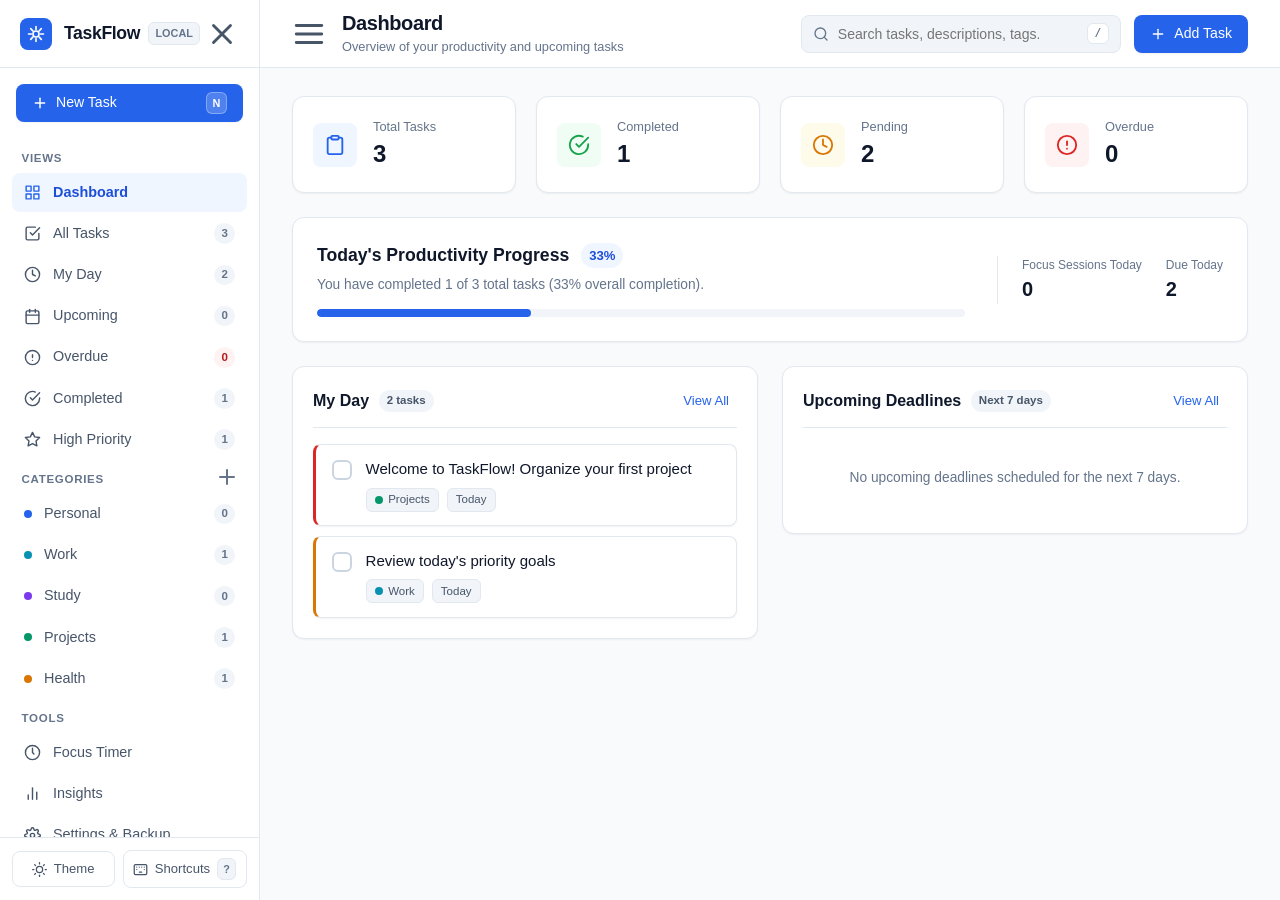
==== index.html @ dec25b52 "Implement TaskFlow: Smart To-Do List & Productivity Dashboard" ====
<!DOCTYPE html>
<html lang="en" data-theme="light">
<head>
  <meta charset="UTF-8">
  <meta name="viewport" content="width=device-width, initial-scale=1.0">
  <meta name="description" content="TaskFlow - Smart To-Do List & Productivity Dashboard. Fast, local, private, and distraction-free task management.">
  <title>TaskFlow — Smart Productivity & Tasks</title>
  <link rel="stylesheet" href="styles.css">
  <script>
    // Prevent theme flash before CSS renders
    (function() {
      try {
        const savedTheme = localStorage.getItem('taskflow_theme');
        if (savedTheme === 'dark' || (!savedTheme && window.matchMedia('(prefers-color-scheme: dark)').matches)) {
          document.documentElement.setAttribute('data-theme', 'dark');
        } else {
          document.documentElement.setAttribute('data-theme', 'light');
        }
      } catch (e) {
        // Fallback to light theme if localStorage is restricted
      }
    })();
  </script>
</head>
<body>
  <!-- App Layout Container -->
  <div class="app-layout" id="appLayout">
    
    <!-- Mobile Sidebar Backdrop Overlay -->
    <div class="sidebar-overlay" id="sidebarOverlay" aria-hidden="true"></div>

    <!-- Sidebar Navigation -->
    <aside class="sidebar" id="sidebar" aria-label="Main Navigation">
      <div class="sidebar-header">
        <a href="#dashboard" class="brand-link" id="brandLink">
          <div class="brand-icon">
            <svg viewBox="0 0 24 24" fill="none" stroke="currentColor" stroke-width="2.2" stroke-linecap="round" stroke-linejoin="round" aria-hidden="true">
              <path d="M12 2v4M12 18v4M4.93 4.93l2.83 2.83M16.24 16.24l2.83 2.83M2 12h4M18 12h4M4.93 19.07l2.83-2.83M16.24 7.76l2.83-2.83"></path>
              <circle cx="12" cy="12" r="4"></circle>
            </svg>
          </div>
          <div class="brand-info">
            <span class="brand-name">TaskFlow</span>
            <span class="brand-badge">Local</span>
          </div>
        </a>
        <button class="icon-button mobile-close-btn" id="closeSidebarBtn" aria-label="Close navigation menu">
          <svg viewBox="0 0 24 24" fill="none" stroke="currentColor" stroke-width="2" stroke-linecap="round" stroke-linejoin="round" aria-hidden="true">
            <line x1="18" y1="6" x2="6" y2="18"></line>
            <line x1="6" y1="6" x2="18" y2="18"></line>
          </svg>
        </button>
      </div>

      <!-- Quick Action: New Task -->
      <div class="sidebar-action">
        <button class="btn btn-primary btn-block" id="sidebarNewTaskBtn" aria-label="Create new task (shortcut: N)">
          <svg viewBox="0 0 24 24" fill="none" stroke="currentColor" stroke-width="2.2" stroke-linecap="round" stroke-linejoin="round" aria-hidden="true">
            <line x1="12" y1="5" x2="12" y2="19"></line>
            <line x1="5" y1="12" x2="19" y2="12"></line>
          </svg>
          <span>New Task</span>
          <kbd class="shortcut-tag" title="Press N">N</kbd>
        </button>
      </div>

      <!-- Navigation Links -->
      <nav class="sidebar-nav">
        <div class="nav-section-title">Views</div>
        <ul class="nav-list" role="list">
          <li>
            <button class="nav-item active" data-view="dashboard" id="nav-dashboard">
              <svg viewBox="0 0 24 24" fill="none" stroke="currentColor" stroke-width="2" stroke-linecap="round" stroke-linejoin="round" aria-hidden="true">
                <rect x="3" y="3" width="7" height="7"></rect>
                <rect x="14" y="3" width="7" height="7"></rect>
                <rect x="14" y="14" width="7" height="7"></rect>
                <rect x="3" y="14" width="7" height="7"></rect>
              </svg>
              <span class="nav-label">Dashboard</span>
            </button>
          </li>
          <li>
            <button class="nav-item" data-view="all" id="nav-all">
              <svg viewBox="0 0 24 24" fill="none" stroke="currentColor" stroke-width="2" stroke-linecap="round" stroke-linejoin="round" aria-hidden="true">
                <path d="M9 11l3 3L22 4"></path>
                <path d="M21 12v7a2 2 0 01-2 2H5a2 2 0 01-2-2V5a2 2 0 012-2h11"></path>
              </svg>
              <span class="nav-label">All Tasks</span>
              <span class="nav-badge" id="badge-all">0</span>
            </button>
          </li>
          <li>
            <button class="nav-item" data-view="today" id="nav-today">
              <svg viewBox="0 0 24 24" fill="none" stroke="currentColor" stroke-width="2" stroke-linecap="round" stroke-linejoin="round" aria-hidden="true">
                <circle cx="12" cy="12" r="10"></circle>
                <polyline points="12 6 12 12 16 14"></polyline>
              </svg>
              <span class="nav-label">My Day</span>
              <span class="nav-badge" id="badge-today">0</span>
            </button>
          </li>
          <li>
            <button class="nav-item" data-view="upcoming" id="nav-upcoming">
              <svg viewBox="0 0 24 24" fill="none" stroke="currentColor" stroke-width="2" stroke-linecap="round" stroke-linejoin="round" aria-hidden="true">
                <rect x="3" y="4" width="18" height="18" rx="2" ry="2"></rect>
                <line x1="16" y1="2" x2="16" y2="6"></line>
                <line x1="8" y1="2" x2="8" y2="6"></line>
                <line x1="3" y1="10" x2="21" y2="10"></line>
              </svg>
              <span class="nav-label">Upcoming</span>
              <span class="nav-badge" id="badge-upcoming">0</span>
            </button>
          </li>
          <li>
            <button class="nav-item" data-view="overdue" id="nav-overdue">
              <svg viewBox="0 0 24 24" fill="none" stroke="currentColor" stroke-width="2" stroke-linecap="round" stroke-linejoin="round" aria-hidden="true">
                <circle cx="12" cy="12" r="10"></circle>
                <line x1="12" y1="8" x2="12" y2="12"></line>
                <line x1="12" y1="16" x2="12.01" y2="16"></line>
              </svg>
              <span class="nav-label">Overdue</span>
              <span class="nav-badge danger-badge" id="badge-overdue">0</span>
            </button>
          </li>
          <li>
            <button class="nav-item" data-view="completed" id="nav-completed">
              <svg viewBox="0 0 24 24" fill="none" stroke="currentColor" stroke-width="2" stroke-linecap="round" stroke-linejoin="round" aria-hidden="true">
                <path d="M22 11.08V12a10 10 0 1 1-5.93-9.14"></path>
                <polyline points="22 4 12 14.01 9 11.01"></polyline>
              </svg>
              <span class="nav-label">Completed</span>
              <span class="nav-badge" id="badge-completed">0</span>
            </button>
          </li>
          <li>
            <button class="nav-item" data-view="high-priority" id="nav-high-priority">
              <svg viewBox="0 0 24 24" fill="none" stroke="currentColor" stroke-width="2" stroke-linecap="round" stroke-linejoin="round" aria-hidden="true">
                <polygon points="12 2 15.09 8.26 22 9.27 17 14.14 18.18 21.02 12 17.77 5.82 21.02 7 14.14 2 9.27 8.91 8.26 12 2"></polygon>
              </svg>
              <span class="nav-label">High Priority</span>
              <span class="nav-badge" id="badge-high-priority">0</span>
            </button>
          </li>
        </ul>

        <!-- Categories Section -->
        <div class="nav-section-header">
          <span class="nav-section-title">Categories</span>
          <button class="icon-button-subtle" id="addCategoryBtn" title="Create Custom Category" aria-label="Add category">
            <svg viewBox="0 0 24 24" fill="none" stroke="currentColor" stroke-width="2" stroke-linecap="round" stroke-linejoin="round" aria-hidden="true">
              <line x1="12" y1="5" x2="12" y2="19"></line>
              <line x1="5" y1="12" x2="19" y2="12"></line>
            </svg>
          </button>
        </div>
        <ul class="nav-list category-nav-list" id="categoryNavList" role="list">
          <!-- Dynamically populated categories -->
        </ul>

        <!-- Productivity Tools Section -->
        <div class="nav-section-title">Tools</div>
        <ul class="nav-list" role="list">
          <li>
            <button class="nav-item" data-view="timer" id="nav-timer">
              <svg viewBox="0 0 24 24" fill="none" stroke="currentColor" stroke-width="2" stroke-linecap="round" stroke-linejoin="round" aria-hidden="true">
                <circle cx="12" cy="12" r="10"></circle>
                <polyline points="12 6 12 12 14 14"></polyline>
              </svg>
              <span class="nav-label">Focus Timer</span>
              <span class="timer-indicator-dot" id="sidebarTimerDot" title="Timer is active"></span>
            </button>
          </li>
          <li>
            <button class="nav-item" data-view="insights" id="nav-insights">
              <svg viewBox="0 0 24 24" fill="none" stroke="currentColor" stroke-width="2" stroke-linecap="round" stroke-linejoin="round" aria-hidden="true">
                <line x1="18" y1="20" x2="18" y2="10"></line>
                <line x1="12" y1="20" x2="12" y2="4"></line>
                <line x1="6" y1="20" x2="6" y2="14"></line>
              </svg>
              <span class="nav-label">Insights</span>
            </button>
          </li>
          <li>
            <button class="nav-item" data-view="settings" id="nav-settings">
              <svg viewBox="0 0 24 24" fill="none" stroke="currentColor" stroke-width="2" stroke-linecap="round" stroke-linejoin="round" aria-hidden="true">
                <circle cx="12" cy="12" r="3"></circle>
                <path d="M19.4 15a1.65 1.65 0 00.33 1.82l.06.06a2 2 0 010 2.83 2 2 0 01-2.83 0l-.06-.06a1.65 1.65 0 00-1.82-.33 1.65 1.65 0 00-1 1.51V21a2 2 0 01-2 2 2 2 0 01-2-2v-.09A1.65 1.65 0 009 19.4a1.65 1.65 0 00-1.82.33l-.06.06a2 2 0 01-2.83 0 2 2 0 010-2.83l.06-.06a1.65 1.65 0 00.33-1.82 1.65 1.65 0 00-1.51-1H3a2 2 0 01-2-2 2 2 0 012-2h.09A1.65 1.65 0 004.6 9a1.65 1.65 0 00-.33-1.82l-.06-.06a2 2 0 010-2.83 2 2 0 012.83 0l.06.06a1.65 1.65 0 001.82.33H9a1.65 1.65 0 001-1.51V3a2 2 0 012-2 2 2 0 012 2v.09a1.65 1.65 0 001 1.51 1.65 1.65 0 001.82-.33l.06-.06a2 2 0 012.83 0 2 2 0 010 2.83l-.06.06a1.65 1.65 0 00-.33 1.82V9a1.65 1.65 0 001.51 1H21a2 2 0 012 2 2 2 0 01-2 2h-.09a1.65 1.65 0 00-1.51 1z"></path>
              </svg>
              <span class="nav-label">Settings & Backup</span>
            </button>
          </li>
        </ul>
      </nav>

      <!-- Sidebar Footer -->
      <div class="sidebar-footer">
        <button class="footer-btn" id="themeToggleBtn" aria-label="Toggle light/dark theme">
          <span class="theme-icon light-icon" aria-hidden="true">
            <svg viewBox="0 0 24 24" fill="none" stroke="currentColor" stroke-width="2" stroke-linecap="round" stroke-linejoin="round">
              <circle cx="12" cy="12" r="5"></circle>
              <line x1="12" y1="1" x2="12" y2="3"></line>
              <line x1="12" y1="21" x2="12" y2="23"></line>
              <line x1="4.22" y1="4.22" x2="5.64" y2="5.64"></line>
              <line x1="18.36" y1="18.36" x2="19.78" y2="19.78"></line>
              <line x1="1" y1="12" x2="3" y2="12"></line>
              <line x1="21" y1="12" x2="23" y2="12"></line>
              <line x1="4.22" y1="19.78" x2="5.64" y2="18.36"></line>
              <line x1="18.36" y1="5.64" x2="19.78" y2="4.22"></line>
            </svg>
          </span>
          <span class="theme-icon dark-icon" aria-hidden="true">
            <svg viewBox="0 0 24 24" fill="none" stroke="currentColor" stroke-width="2" stroke-linecap="round" stroke-linejoin="round">
              <path d="M21 12.79A9 9 0 1 1 11.21 3 7 7 0 0 0 21 12.79z"></path>
            </svg>
          </span>
          <span class="footer-btn-text" id="themeToggleText">Theme</span>
        </button>

        <button class="footer-btn" id="shortcutsBtn" aria-label="Keyboard Shortcuts" title="Keyboard Shortcuts (?)">
          <svg viewBox="0 0 24 24" fill="none" stroke="currentColor" stroke-width="2" stroke-linecap="round" stroke-linejoin="round" aria-hidden="true">
            <rect x="2" y="4" width="20" height="16" rx="2" ry="2"></rect>
            <line x1="6" y1="8" x2="6" y2="8"></line>
            <line x1="10" y1="8" x2="10" y2="8"></line>
            <line x1="14" y1="8" x2="14" y2="8"></line>
            <line x1="18" y1="8" x2="18" y2="8"></line>
            <line x1="6" y1="12" x2="6" y2="12"></line>
            <line x1="18" y1="12" x2="18" y2="12"></line>
            <line x1="10" y1="16" x2="14" y2="16"></line>
          </svg>
          <span class="footer-btn-text">Shortcuts</span>
          <kbd class="shortcut-tag">?</kbd>
        </button>
      </div>
    </aside>

    <!-- Main Content Area -->
    <main class="main-content" id="mainContent">
      <!-- Top Application Header -->
      <header class="app-header">
        <div class="header-left">
          <button class="icon-button mobile-menu-btn" id="mobileMenuBtn" aria-label="Open navigation menu">
            <svg viewBox="0 0 24 24" fill="none" stroke="currentColor" stroke-width="2" stroke-linecap="round" stroke-linejoin="round" aria-hidden="true">
              <line x1="3" y1="12" x2="21" y2="12"></line>
              <line x1="3" y1="6" x2="21" y2="6"></line>
              <line x1="3" y1="18" x2="21" y2="18"></line>
            </svg>
          </button>
          <div class="header-titles">
            <h1 class="page-title" id="pageTitle">Dashboard</h1>
            <p class="page-subtitle" id="pageSubtitle">Overview of your productivity and upcoming tasks</p>
          </div>
        </div>

        <div class="header-right">
          <!-- Global Search Input -->
          <div class="search-box">
            <svg class="search-icon" viewBox="0 0 24 24" fill="none" stroke="currentColor" stroke-width="2" stroke-linecap="round" stroke-linejoin="round" aria-hidden="true">
              <circle cx="11" cy="11" r="8"></circle>
              <line x1="21" y1="21" x2="16.65" y2="16.65"></line>
            </svg>
            <input type="search" class="search-input" id="globalSearchInput" placeholder="Search tasks, descriptions, tags... (/)" aria-label="Search tasks">
            <kbd class="search-shortcut" title="Press / to search">/</kbd>
            <button class="search-clear-btn" id="searchClearBtn" aria-label="Clear search" style="display: none;">
              <svg viewBox="0 0 24 24" fill="none" stroke="currentColor" stroke-width="2" stroke-linecap="round" stroke-linejoin="round" aria-hidden="true">
                <line x1="18" y1="6" x2="6" y2="18"></line>
                <line x1="6" y1="6" x2="18" y2="18"></line>
              </svg>
            </button>
          </div>

          <!-- Quick Header Add Task -->
          <button class="btn btn-primary header-add-btn" id="headerNewTaskBtn" aria-label="Add new task">
            <svg viewBox="0 0 24 24" fill="none" stroke="currentColor" stroke-width="2" stroke-linecap="round" stroke-linejoin="round" aria-hidden="true">
              <line x1="12" y1="5" x2="12" y2="19"></line>
              <line x1="5" y1="12" x2="19" y2="12"></line>
            </svg>
            <span>Add Task</span>
          </button>
        </div>
      </header>

      <!-- Content Views Wrapper -->
      <div class="content-body">
        
        <!-- ========================================== -->
        <!-- VIEW 1: DASHBOARD VIEW                    -->
        <!-- ========================================== -->
        <section class="view-panel active" id="view-dashboard" aria-labelledby="pageTitle">
          <!-- Stats Summary Grid -->
          <div class="stats-grid">
            <div class="stat-card">
              <div class="stat-icon-wrapper blue">
                <svg viewBox="0 0 24 24" fill="none" stroke="currentColor" stroke-width="2" stroke-linecap="round" stroke-linejoin="round" aria-hidden="true">
                  <path d="M16 4h2a2 2 0 012 2v14a2 2 0 01-2 2H6a2 2 0 01-2-2V6a2 2 0 012-2h2"></path>
                  <rect x="8" y="2" width="8" height="4" rx="1" ry="1"></rect>
                </svg>
              </div>
              <div class="stat-content">
                <span class="stat-label">Total Tasks</span>
                <span class="stat-value" id="dashTotalTasks">0</span>
              </div>
            </div>

            <div class="stat-card">
              <div class="stat-icon-wrapper green">
                <svg viewBox="0 0 24 24" fill="none" stroke="currentColor" stroke-width="2" stroke-linecap="round" stroke-linejoin="round" aria-hidden="true">
                  <path d="M22 11.08V12a10 10 0 11-5.93-9.14"></path>
                  <polyline points="22 4 12 14.01 9 11.01"></polyline>
                </svg>
              </div>
              <div class="stat-content">
                <span class="stat-label">Completed</span>
                <span class="stat-value" id="dashCompletedTasks">0</span>
              </div>
            </div>

            <div class="stat-card">
              <div class="stat-icon-wrapper amber">
                <svg viewBox="0 0 24 24" fill="none" stroke="currentColor" stroke-width="2" stroke-linecap="round" stroke-linejoin="round" aria-hidden="true">
                  <circle cx="12" cy="12" r="10"></circle>
                  <polyline points="12 6 12 12 16 14"></polyline>
                </svg>
              </div>
              <div class="stat-content">
                <span class="stat-label">Pending</span>
                <span class="stat-value" id="dashPendingTasks">0</span>
              </div>
            </div>

            <div class="stat-card">
              <div class="stat-icon-wrapper red">
                <svg viewBox="0 0 24 24" fill="none" stroke="currentColor" stroke-width="2" stroke-linecap="round" stroke-linejoin="round" aria-hidden="true">
                  <circle cx="12" cy="12" r="10"></circle>
                  <line x1="12" y1="8" x2="12" y2="12"></line>
                  <line x1="12" y1="16" x2="12.01" y2="16"></line>
                </svg>
              </div>
              <div class="stat-content">
                <span class="stat-label">Overdue</span>
                <span class="stat-value" id="dashOverdueTasks">0</span>
              </div>
            </div>
          </div>

          <!-- Productivity Summary Banner -->
          <div class="dashboard-banner">
            <div class="banner-info">
              <div class="banner-title-row">
                <h2 class="banner-title">Today's Productivity Progress</h2>
                <span class="progress-percentage-badge" id="dashCompletionRate">0%</span>
              </div>
              <p class="banner-subtitle" id="dashProductivitySummary">You have completed 0 of 0 tasks scheduled for today.</p>
              <!-- Visual Progress Bar -->
              <div class="progress-track" role="progressbar" aria-valuenow="0" aria-valuemin="0" aria-valuemax="100" id="dashProgressBar" aria-label="Task completion progress">
                <div class="progress-fill" id="dashProgressFill" style="width: 0%;"></div>
              </div>
            </div>
            <div class="banner-meta">
              <div class="meta-item">
                <span class="meta-label">Focus Sessions Today</span>
                <span class="meta-value" id="dashFocusSessionsCount">0</span>
              </div>
              <div class="meta-item">
                <span class="meta-label">Due Today</span>
                <span class="meta-value" id="dashDueTodayCount">0</span>
              </div>
            </div>
          </div>

          <!-- Dashboard Two-Column Layout -->
          <div class="dashboard-sections">
            <!-- Left: Today's Tasks & Urgent -->
            <div class="dashboard-column">
              <div class="card-panel">
                <div class="card-panel-header">
                  <div class="card-panel-title-group">
                    <h3 class="card-panel-title">My Day</h3>
                    <span class="badge-pill" id="dashMyDayCount">0 tasks</span>
                  </div>
                  <button class="text-button" id="dashGoToMyDayBtn">View All</button>
                </div>
                <div class="dash-task-list" id="dashTodayTasksList">
                  <!-- Dynamically populated or empty state -->
                </div>
              </div>
            </div>

            <!-- Right: Upcoming Deadlines & Recent -->
            <div class="dashboard-column">
              <div class="card-panel">
                <div class="card-panel-header">
                  <div class="card-panel-title-group">
                    <h3 class="card-panel-title">Upcoming Deadlines</h3>
                    <span class="badge-pill" id="dashUpcomingCount">Next 7 days</span>
                  </div>
                  <button class="text-button" id="dashGoToUpcomingBtn">View All</button>
                </div>
                <div class="dash-task-list" id="dashUpcomingTasksList">
                  <!-- Dynamically populated or empty state -->
                </div>
              </div>
            </div>
          </div>
        </section>


        <!-- ========================================== -->
        <!-- VIEW 2: TASK LIST VIEW (Unified)          -->
        <!-- ========================================== -->
        <section class="view-panel" id="view-tasks" aria-labelledby="pageTitle">
          <!-- Toolbar: Filters, Sorting, Actions -->
          <div class="tasks-toolbar">
            <div class="toolbar-left">
              <!-- Priority Filter -->
              <div class="select-wrapper">
                <label for="filterPriority" class="sr-only">Filter by Priority</label>
                <select id="filterPriority" class="form-select filter-select" aria-label="Filter by priority">
                  <option value="all">All Priorities</option>
                  <option value="high">High Priority</option>
                  <option value="medium">Medium Priority</option>
                  <option value="low">Low Priority</option>
                </select>
              </div>

              <!-- Category Filter -->
              <div class="select-wrapper">
                <label for="filterCategory" class="sr-only">Filter by Category</label>
                <select id="filterCategory" class="form-select filter-select" aria-label="Filter by category">
                  <option value="all">All Categories</option>
                  <!-- Populated from categories list -->
                </select>
              </div>

              <!-- Sort By Dropdown -->
              <div class="select-wrapper">
                <label for="sortTasksBy" class="sr-only">Sort Tasks</label>
                <select id="sortTasksBy" class="form-select filter-select" aria-label="Sort tasks by">
                  <option value="due-asc">Due Date (Earliest First)</option>
                  <option value="due-desc">Due Date (Latest First)</option>
                  <option value="priority-desc">Priority (High to Low)</option>
                  <option value="created-desc">Created (Newest First)</option>
                  <option value="created-asc">Created (Oldest First)</option>
                  <option value="title-asc">Title (A - Z)</option>
                </select>
              </div>
            </div>

            <div class="toolbar-right">
              <!-- Active Filters Clear Indicator -->
              <button class="btn btn-ghost" id="resetFiltersBtn" style="display: none;" aria-label="Reset all active filters">
                <svg viewBox="0 0 24 24" fill="none" stroke="currentColor" stroke-width="2" stroke-linecap="round" stroke-linejoin="round" aria-hidden="true">
                  <path d="M3 12a9 9 0 109-9 9.75 9.75 0 00-6.74 2.74L3 8"></path>
                  <path d="M3 3v5h5"></path>
                </svg>
                <span>Reset Filters</span>
              </button>

              <!-- Batch Action: Clear Completed -->
              <button class="btn btn-ghost text-danger" id="clearCompletedBtn" aria-label="Clear all completed tasks">
                <svg viewBox="0 0 24 24" fill="none" stroke="currentColor" stroke-width="2" stroke-linecap="round" stroke-linejoin="round" aria-hidden="true">
                  <polyline points="3 6 5 6 21 6"></polyline>
                  <path d="M19 6v14a2 2 0 01-2 2H7a2 2 0 01-2-2V6m3 0V4a2 2 0 012-2h4a2 2 0 012 2v2"></path>
                </svg>
                <span>Clear Completed</span>
              </button>
            </div>
          </div>

          <!-- Active Filter Status Indicator (when searching or filtered) -->
          <div class="filter-status-banner" id="filterStatusBanner" style="display: none;">
            <span id="filterStatusText">Showing filtered results</span>
            <button class="icon-button-subtle" id="dismissFilterBannerBtn" aria-label="Dismiss filtered view">
              <svg viewBox="0 0 24 24" fill="none" stroke="currentColor" stroke-width="2" stroke-linecap="round" stroke-linejoin="round" aria-hidden="true">
                <line x1="18" y1="6" x2="6" y2="18"></line>
                <line x1="6" y1="6" x2="18" y2="18"></line>
              </svg>
            </button>
          </div>

          <!-- Tasks Container -->
          <div class="tasks-container">
            <ul class="task-list" id="taskList" role="list">
              <!-- Dynamically populated task cards -->
            </ul>

            <!-- Unified Empty State -->
            <div class="empty-state" id="tasksEmptyState" style="display: none;">
              <div class="empty-state-icon">
                <svg viewBox="0 0 24 24" fill="none" stroke="currentColor" stroke-width="1.6" stroke-linecap="round" stroke-linejoin="round" aria-hidden="true">
                  <path d="M9 11l3 3L22 4"></path>
                  <path d="M21 12v7a2 2 0 01-2 2H5a2 2 0 01-2-2V5a2 2 0 012-2h11"></path>
                </svg>
              </div>
              <h3 class="empty-state-title" id="emptyStateTitle">No tasks found</h3>
              <p class="empty-state-description" id="emptyStateDesc">Stay productive! Add a new task to organize your day.</p>
              <button class="btn btn-primary" id="emptyStateActionBtn">Create New Task</button>
            </div>
          </div>
        </section>


        <!-- ========================================== -->
        <!-- VIEW 3: POMODORO FOCUS TIMER              -->
        <!-- ========================================== -->
        <section class="view-panel" id="view-timer" aria-labelledby="pageTitle">
          <div class="timer-view-wrapper">
            <!-- Mode Switch Tabs -->
            <div class="timer-mode-tabs" role="tablist" aria-label="Timer modes">
              <button class="timer-tab active" role="tab" aria-selected="true" data-mode="focus" id="tabFocus">
                Focus (25m)
              </button>
              <button class="timer-tab" role="tab" aria-selected="false" data-mode="short-break" id="tabShortBreak">
                Short Break (5m)
              </button>
              <button class="timer-tab" role="tab" aria-selected="false" data-mode="long-break" id="tabLongBreak">
                Long Break (15m)
              </button>
            </div>

            <!-- Focus Session Task Linker -->
            <div class="timer-task-selector">
              <label for="timerTaskSelect" class="timer-task-label">Associate with a Task (Optional):</label>
              <select id="timerTaskSelect" class="form-select timer-select" aria-label="Select task to focus on">
                <option value="">-- No specific task --</option>
                <!-- Populated with pending tasks -->
              </select>
            </div>

            <!-- Big Circular Countdown Clock -->
            <div class="timer-clock-container">
              <svg class="timer-progress-ring" viewBox="0 0 280 280" aria-hidden="true">
                <circle class="timer-ring-bg" cx="140" cy="140" r="124"></circle>
                <circle class="timer-ring-progress" id="timerProgressRing" cx="140" cy="140" r="124"></circle>
              </svg>
              <div class="timer-display-content">
                <div class="timer-digits" id="timerDisplay" aria-live="polite">25:00</div>
                <div class="timer-status-label" id="timerStatusLabel">Ready to Focus</div>
                <div class="timer-active-task-name" id="timerActiveTaskName"></div>
              </div>
            </div>

            <!-- Timer Action Buttons -->
            <div class="timer-actions">
              <button class="btn btn-secondary" id="timerResetBtn" aria-label="Reset Timer">
                <svg viewBox="0 0 24 24" fill="none" stroke="currentColor" stroke-width="2" stroke-linecap="round" stroke-linejoin="round" aria-hidden="true">
                  <polyline points="1 4 1 10 7 10"></polyline>
                  <path d="M3.51 15a9 9 0 102.13-9.36L1 10"></path>
                </svg>
                <span>Reset</span>
              </button>

              <button class="btn btn-primary btn-large" id="timerToggleBtn" aria-label="Start or Pause Timer">
                <svg id="timerPlayIcon" viewBox="0 0 24 24" fill="currentColor" stroke="none" aria-hidden="true">
                  <polygon points="5 3 19 12 5 21 5 3"></polygon>
                </svg>
                <svg id="timerPauseIcon" style="display: none;" viewBox="0 0 24 24" fill="currentColor" stroke="none" aria-hidden="true">
                  <rect x="6" y="4" width="4" height="16"></rect>
                  <rect x="14" y="4" width="4" height="16"></rect>
                </svg>
                <span id="timerToggleText">Start Session</span>
              </button>

              <button class="btn btn-ghost" id="timerSoundToggleBtn" aria-label="Toggle Sound Alert" title="Sound alerts on completion">
                <svg id="soundOnIcon" viewBox="0 0 24 24" fill="none" stroke="currentColor" stroke-width="2" stroke-linecap="round" stroke-linejoin="round" aria-hidden="true">
                  <polygon points="11 5 6 9 2 9 2 15 6 15 11 19 11 5"></polygon>
                  <path d="M19.07 4.93a10 10 0 010 14.14M15.54 8.46a5 5 0 010 7.07"></path>
                </svg>
                <svg id="soundOffIcon" style="display: none;" viewBox="0 0 24 24" fill="none" stroke="currentColor" stroke-width="2" stroke-linecap="round" stroke-linejoin="round" aria-hidden="true">
                  <polygon points="11 5 6 9 2 9 2 15 6 15 11 19 11 5"></polygon>
                  <line x1="23" y1="9" x2="17" y2="15"></line>
                  <line x1="17" y1="9" x2="23" y2="15"></line>
                </svg>
                <span id="soundStatusText">Chime On</span>
              </button>
            </div>

            <!-- Timer Analytics Stats -->
            <div class="timer-stats-card">
              <div class="timer-stat-row">
                <div class="timer-stat-col">
                  <span class="timer-stat-num" id="timerTodaySessions">0</span>
                  <span class="timer-stat-title">Sessions Today</span>
                </div>
                <div class="timer-stat-divider"></div>
                <div class="timer-stat-col">
                  <span class="timer-stat-num" id="timerTodayMinutes">0m</span>
                  <span class="timer-stat-title">Focus Time Today</span>
                </div>
                <div class="timer-stat-divider"></div>
                <div class="timer-stat-col">
                  <span class="timer-stat-num" id="timerTotalSessions">0</span>
                  <span class="timer-stat-title">All-Time Sessions</span>
                </div>
              </div>
            </div>

            <div class="timer-disclaimer">
              <svg viewBox="0 0 24 24" fill="none" stroke="currentColor" stroke-width="2" stroke-linecap="round" stroke-linejoin="round" aria-hidden="true">
                <circle cx="12" cy="12" r="10"></circle>
                <line x1="12" y1="16" x2="12" y2="12"></line>
                <line x1="12" y1="8" x2="12.01" y2="8"></line>
              </svg>
              <span>The timer uses system timestamps to track time reliably even if you switch tabs or minimize your browser. Audio chimes play while the tab is open.</span>
            </div>
          </div>
        </section>


        <!-- ========================================== -->
        <!-- VIEW 4: PRODUCTIVITY INSIGHTS             -->
        <!-- ========================================== -->
        <section class="view-panel" id="view-insights" aria-labelledby="pageTitle">
          <div class="insights-wrapper">
            <!-- 4-Card Summary -->
            <div class="stats-grid">
              <div class="stat-card">
                <div class="stat-icon-wrapper green">
                  <svg viewBox="0 0 24 24" fill="none" stroke="currentColor" stroke-width="2" stroke-linecap="round" stroke-linejoin="round" aria-hidden="true">
                    <polyline points="20 6 9 17 4 12"></polyline>
                  </svg>
                </div>
                <div class="stat-content">
                  <span class="stat-label">Completed Today</span>
                  <span class="stat-value" id="insightsCompletedToday">0</span>
                </div>
              </div>

              <div class="stat-card">
                <div class="stat-icon-wrapper blue">
                  <svg viewBox="0 0 24 24" fill="none" stroke="currentColor" stroke-width="2" stroke-linecap="round" stroke-linejoin="round" aria-hidden="true">
                    <rect x="3" y="4" width="18" height="18" rx="2" ry="2"></rect>
                    <line x1="16" y1="2" x2="16" y2="6"></line>
                    <line x1="8" y1="2" x2="8" y2="6"></line>
                    <line x1="3" y1="10" x2="21" y2="10"></line>
                  </svg>
                </div>
                <div class="stat-content">
                  <span class="stat-label">Completed This Week</span>
                  <span class="stat-value" id="insightsCompletedWeek">0</span>
                </div>
              </div>

              <div class="stat-card">
                <div class="stat-icon-wrapper amber">
                  <svg viewBox="0 0 24 24" fill="none" stroke="currentColor" stroke-width="2" stroke-linecap="round" stroke-linejoin="round" aria-hidden="true">
                    <circle cx="12" cy="12" r="10"></circle>
                    <path d="M12 6v6l4 2"></path>
                  </svg>
                </div>
                <div class="stat-content">
                  <span class="stat-label">Completion Rate</span>
                  <span class="stat-value" id="insightsRate">0%</span>
                </div>
              </div>

              <div class="stat-card">
                <div class="stat-icon-wrapper red">
                  <svg viewBox="0 0 24 24" fill="none" stroke="currentColor" stroke-width="2" stroke-linecap="round" stroke-linejoin="round" aria-hidden="true">
                    <circle cx="12" cy="12" r="10"></circle>
                    <polygon points="12 6 12 12 16 14"></polygon>
                  </svg>
                </div>
                <div class="stat-content">
                  <span class="stat-label">Focus Sessions Done</span>
                  <span class="stat-value" id="insightsFocusDone">0</span>
                </div>
              </div>
            </div>

            <!-- 7-Day Completion Bar Chart -->
            <div class="card-panel">
              <div class="card-panel-header">
                <div>
                  <h3 class="card-panel-title">7-Day Task Completion History</h3>
                  <p class="card-panel-subtitle">Calculated directly from real completed tasks in your storage</p>
                </div>
              </div>
              <div class="chart-container" id="completionChartContainer">
                <div class="chart-bars" id="completionChartBars">
                  <!-- Dynamically rendered 7-day bars -->
                </div>
              </div>
            </div>

            <!-- Two Breakdown Panels -->
            <div class="dashboard-sections">
              <!-- Tasks by Priority -->
              <div class="dashboard-column">
                <div class="card-panel">
                  <div class="card-panel-header">
                    <h3 class="card-panel-title">Distribution by Priority</h3>
                  </div>
                  <div class="breakdown-list" id="priorityBreakdownList">
                    <!-- Populated dynamically -->
                  </div>
                </div>
              </div>

              <!-- Tasks by Category -->
              <div class="dashboard-column">
                <div class="card-panel">
                  <div class="card-panel-header">
                    <h3 class="card-panel-title">Distribution by Category</h3>
                  </div>
                  <div class="breakdown-list" id="categoryBreakdownList">
                    <!-- Populated dynamically -->
                  </div>
                </div>
              </div>
            </div>
          </div>
        </section>


        <!-- ========================================== -->
        <!-- VIEW 5: SETTINGS & DATA BACKUP            -->
        <!-- ========================================== -->
        <section class="view-panel" id="view-settings" aria-labelledby="pageTitle">
          <div class="settings-wrapper">
            
            <!-- Backup & Restore -->
            <div class="card-panel">
              <div class="card-panel-header">
                <div>
                  <h3 class="card-panel-title">Data Backup & Restore</h3>
                  <p class="card-panel-subtitle">Manage your local data. Everything is stored privately inside your browser.</p>
                </div>
              </div>
              
              <div class="settings-item-row">
                <div class="settings-item-info">
                  <h4 class="settings-item-title">Export Local Backup</h4>
                  <p class="settings-item-desc">Download a complete JSON file containing all your tasks, categories, and focus timer statistics.</p>
                </div>
                <button class="btn btn-secondary" id="exportDataBtn">
                  <svg viewBox="0 0 24 24" fill="none" stroke="currentColor" stroke-width="2" stroke-linecap="round" stroke-linejoin="round" aria-hidden="true">
                    <path d="M21 15v4a2 2 0 01-2 2H5a2 2 0 01-2-2v-4"></path>
                    <polyline points="7 10 12 15 17 10"></polyline>
                    <line x1="12" y1="15" x2="12" y2="3"></line>
                  </svg>
                  <span>Export JSON</span>
                </button>
              </div>

              <div class="settings-item-row">
                <div class="settings-item-info">
                  <h4 class="settings-item-title">Import Backup</h4>
                  <p class="settings-item-desc">Restore your data from a previously exported TaskFlow JSON file. Safe schema validation prevents corrupted data.</p>
                </div>
                <div>
                  <input type="file" id="importFileInput" accept=".json,application/json" style="display: none;" aria-label="Select JSON file to import">
                  <button class="btn btn-secondary" id="importDataBtn">
                    <svg viewBox="0 0 24 24" fill="none" stroke="currentColor" stroke-width="2" stroke-linecap="round" stroke-linejoin="round" aria-hidden="true">
                      <path d="M21 15v4a2 2 0 01-2 2H5a2 2 0 01-2-2v-4"></path>
                      <polyline points="17 8 12 3 7 8"></polyline>
                      <line x1="12" y1="3" x2="12" y2="15"></line>
                    </svg>
                    <span>Import JSON</span>
                  </button>
                </div>
              </div>

              <div class="settings-item-row danger-row">
                <div class="settings-item-info">
                  <h4 class="settings-item-title text-danger">Reset All Application Data</h4>
                  <p class="settings-item-desc">Permanently wipe all tasks, custom categories, and timer statistics, reverting to fresh defaults.</p>
                </div>
                <button class="btn btn-danger-outline" id="resetAppBtn">
                  <svg viewBox="0 0 24 24" fill="none" stroke="currentColor" stroke-width="2" stroke-linecap="round" stroke-linejoin="round" aria-hidden="true">
                    <path d="M3 6h18M19 6v14a2 2 0 01-2 2H7a2 2 0 01-2-2V6m3 0V4a2 2 0 012-2h4a2 2 0 012 2v2"></path>
                  </svg>
                  <span>Reset Application</span>
                </button>
              </div>
            </div>

            <!-- Storage Notice -->
            <div class="card-panel">
              <div class="card-panel-header">
                <div>
                  <h3 class="card-panel-title">Privacy & Storage Notice</h3>
                  <p class="card-panel-subtitle">Transparent facts about your task data</p>
                </div>
              </div>
              <div class="notice-box">
                <div class="notice-icon">
                  <svg viewBox="0 0 24 24" fill="none" stroke="currentColor" stroke-width="2" stroke-linecap="round" stroke-linejoin="round" aria-hidden="true">
                    <rect x="3" y="11" width="18" height="11" rx="2" ry="2"></rect>
                    <path d="M7 11V7a5 5 0 0110 0v4"></path>
                  </svg>
                </div>
                <div class="notice-text">
                  <p><strong>100% Client-Side & Private:</strong> TaskFlow runs completely on your machine. No accounts, no backend databases, no analytics trackers, and no external AI services are used.</p>
                  <p><strong>Browser-Specific:</strong> Data is saved in this browser's <code>localStorage</code> sandbox. It does not automatically sync across separate browsers, incognito windows, or other devices. To transfer your tasks to another device, use the <strong>Export JSON</strong> feature above.</p>
                </div>
              </div>
            </div>

            <!-- Categories Management Panel -->
            <div class="card-panel">
              <div class="card-panel-header">
                <div>
                  <h3 class="card-panel-title">Manage Categories</h3>
                  <p class="card-panel-subtitle">Custom labels to group and organize your workflow</p>
                </div>
                <button class="btn btn-secondary btn-sm" id="settingsAddCategoryBtn">Add Category</button>
              </div>
              <div class="categories-manage-list" id="settingsCategoriesList">
                <!-- Dynamically populated categories -->
              </div>
            </div>

          </div>
        </section>

      </div>
    </main>
  </div>

  <!-- ========================================== -->
  <!-- MODAL: ADD / EDIT TASK                     -->
  <!-- ========================================== -->
  <div class="modal-backdrop" id="taskModalBackdrop" aria-hidden="true">
    <div class="modal-dialog" role="dialog" aria-modal="true" aria-labelledby="taskModalTitle">
      <div class="modal-header">
        <h2 class="modal-title" id="taskModalTitle">Create New Task</h2>
        <button class="icon-button" id="closeTaskModalBtn" aria-label="Close dialog">
          <svg viewBox="0 0 24 24" fill="none" stroke="currentColor" stroke-width="2" stroke-linecap="round" stroke-linejoin="round" aria-hidden="true">
            <line x1="18" y1="6" x2="6" y2="18"></line>
            <line x1="6" y1="6" x2="18" y2="18"></line>
          </svg>
        </button>
      </div>

      <form id="taskForm" class="modal-form" novalidate>
        <input type="hidden" id="taskIdInput">

        <!-- Task Title (Required) -->
        <div class="form-group">
          <label for="taskTitleInput" class="form-label">
            Task Title <span class="required-mark" aria-hidden="true">*</span>
          </label>
          <input type="text" id="taskTitleInput" class="form-input" placeholder="e.g., Finalize quarterly project proposal" required maxlength="120" autocomplete="off">
          <div class="form-error-msg" id="taskTitleError" role="alert"></div>
        </div>

        <!-- Task Description (Optional) -->
        <div class="form-group">
          <label for="taskDescInput" class="form-label">Description (Optional)</label>
          <textarea id="taskDescInput" class="form-textarea" rows="3" placeholder="Add details, notes, links or action items..." maxlength="1000"></textarea>
        </div>

        <!-- Two Columns: Priority & Category -->
        <div class="form-row">
          <div class="form-group">
            <label for="taskPriorityInput" class="form-label">Priority</label>
            <select id="taskPriorityInput" class="form-select">
              <option value="low">Low Priority</option>
              <option value="medium" selected>Medium Priority</option>
              <option value="high">High Priority</option>
            </select>
          </div>

          <div class="form-group">
            <label for="taskCategoryInput" class="form-label">Category</label>
            <select id="taskCategoryInput" class="form-select">
              <!-- Dynamically populated -->
            </select>
          </div>
        </div>

        <!-- Two Columns: Due Date & Due Time -->
        <div class="form-row">
          <div class="form-group">
            <label for="taskDueDateInput" class="form-label">Due Date</label>
            <input type="date" id="taskDueDateInput" class="form-input">
          </div>

          <div class="form-group">
            <label for="taskDueTimeInput" class="form-label">Due Time (Optional)</label>
            <input type="time" id="taskDueTimeInput" class="form-input">
          </div>
        </div>

        <!-- Tags Input -->
        <div class="form-group">
          <label for="taskTagsInput" class="form-label">Tags (Optional)</label>
          <input type="text" id="taskTagsInput" class="form-input" placeholder="e.g., urgent, client, sprint-1 (comma separated)">
          <span class="form-hint">Separate multiple tags with commas</span>
        </div>

        <!-- Optional Reminder -->
        <div class="form-group reminder-group">
          <div class="checkbox-label-wrapper">
            <input type="checkbox" id="taskHasReminder" class="custom-checkbox">
            <label for="taskHasReminder" class="form-label-inline">Set In-App Reminder</label>
          </div>
          <div class="reminder-inputs-row" id="reminderInputsContainer" style="display: none;">
            <input type="datetime-local" id="taskReminderInput" class="form-input" aria-label="Reminder date and time">
            <span class="form-hint">Reminder triggers as an in-app alert when this website is open.</span>
          </div>
        </div>

        <!-- Modal Actions -->
        <div class="modal-footer">
          <button type="button" class="btn btn-secondary" id="cancelTaskModalBtn">Cancel</button>
          <button type="submit" class="btn btn-primary" id="saveTaskSubmitBtn">
            <span>Save Task</span>
          </button>
        </div>
      </form>
    </div>
  </div>


  <!-- ========================================== -->
  <!-- MODAL: TASK DETAIL VIEW                    -->
  <!-- ========================================== -->
  <div class="modal-backdrop" id="detailModalBackdrop" aria-hidden="true">
    <div class="modal-dialog modal-dialog-wide" role="dialog" aria-modal="true" aria-labelledby="detailModalTitle">
      <div class="modal-header">
        <div class="detail-header-tags">
          <span class="badge priority-badge" id="detailPriorityBadge">Medium</span>
          <span class="badge category-badge" id="detailCategoryBadge">Work</span>
          <span class="badge status-badge" id="detailStatusBadge">Pending</span>
        </div>
        <button class="icon-button" id="closeDetailModalBtn" aria-label="Close task details">
          <svg viewBox="0 0 24 24" fill="none" stroke="currentColor" stroke-width="2" stroke-linecap="round" stroke-linejoin="round" aria-hidden="true">
            <line x1="18" y1="6" x2="6" y2="18"></line>
            <line x1="6" y1="6" x2="18" y2="18"></line>
          </svg>
        </button>
      </div>

      <div class="modal-body detail-body">
        <h2 class="detail-title" id="detailModalTitle">Task Title</h2>
        
        <div class="detail-desc-box" id="detailDescBox">
          <p class="detail-desc-text" id="detailModalDesc">No description provided.</p>
        </div>

        <!-- Meta Grid -->
        <div class="detail-meta-grid">
          <div class="detail-meta-item">
            <span class="detail-meta-label">Due Date</span>
            <span class="detail-meta-value" id="detailDueDateValue">None</span>
          </div>
          <div class="detail-meta-item">
            <span class="detail-meta-label">Reminder</span>
            <span class="detail-meta-value" id="detailReminderValue">None</span>
          </div>
          <div class="detail-meta-item">
            <span class="detail-meta-label">Created</span>
            <span class="detail-meta-value" id="detailCreatedValue">-</span>
          </div>
          <div class="detail-meta-item">
            <span class="detail-meta-label">Completed</span>
            <span class="detail-meta-value" id="detailCompletedValue">-</span>
          </div>
        </div>

        <!-- Tags List -->
        <div class="detail-tags-section" id="detailTagsSection">
          <span class="detail-meta-label">Tags</span>
          <div class="tag-chips-list" id="detailTagsList"></div>
        </div>
      </div>

      <div class="modal-footer detail-footer">
        <div class="detail-footer-left">
          <button class="btn btn-danger-outline btn-sm" id="detailDeleteBtn">
            <svg viewBox="0 0 24 24" fill="none" stroke="currentColor" stroke-width="2" stroke-linecap="round" stroke-linejoin="round" aria-hidden="true">
              <polyline points="3 6 5 6 21 6"></polyline>
              <path d="M19 6v14a2 2 0 01-2 2H7a2 2 0 01-2-2V6m3 0V4a2 2 0 012-2h4a2 2 0 012 2v2"></path>
            </svg>
            <span>Delete</span>
          </button>
        </div>
        <div class="detail-footer-right">
          <button class="btn btn-secondary" id="detailEditBtn">
            <svg viewBox="0 0 24 24" fill="none" stroke="currentColor" stroke-width="2" stroke-linecap="round" stroke-linejoin="round" aria-hidden="true">
              <path d="M11 4H4a2 2 0 00-2 2v14a2 2 0 002 2h14a2 2 0 002-2v-7"></path>
              <path d="M18.5 2.5a2.121 2.121 0 013 3L12 15l-4 1 1-4 9.5-9.5z"></path>
            </svg>
            <span>Edit</span>
          </button>
          <button class="btn btn-primary" id="detailToggleStatusBtn">
            <span id="detailToggleStatusText">Mark Completed</span>
          </button>
        </div>
      </div>
    </div>
  </div>


  <!-- ========================================== -->
  <!-- MODAL: ADD CUSTOM CATEGORY                -->
  <!-- ========================================== -->
  <div class="modal-backdrop" id="categoryModalBackdrop" aria-hidden="true">
    <div class="modal-dialog modal-dialog-sm" role="dialog" aria-modal="true" aria-labelledby="categoryModalTitle">
      <div class="modal-header">
        <h2 class="modal-title" id="categoryModalTitle">Create Category</h2>
        <button class="icon-button" id="closeCategoryModalBtn" aria-label="Close dialog">
          <svg viewBox="0 0 24 24" fill="none" stroke="currentColor" stroke-width="2" stroke-linecap="round" stroke-linejoin="round" aria-hidden="true">
            <line x1="18" y1="6" x2="6" y2="18"></line>
            <line x1="6" y1="6" x2="18" y2="18"></line>
          </svg>
        </button>
      </div>

      <form id="categoryForm" class="modal-form" novalidate>
        <div class="form-group">
          <label for="categoryNameInput" class="form-label">
            Category Name <span class="required-mark" aria-hidden="true">*</span>
          </label>
          <input type="text" id="categoryNameInput" class="form-input" placeholder="e.g., Finance, Reading, Fitness" required maxlength="30" autocomplete="off">
          <div class="form-error-msg" id="categoryNameError" role="alert"></div>
        </div>

        <div class="form-group">
          <label class="form-label">Color Indicator</label>
          <div class="color-swatch-picker" role="radiogroup" aria-label="Category color">
            <button type="button" class="swatch-btn active" data-color="#2563eb" style="--swatch-color: #2563eb;" aria-label="Blue" aria-checked="true"></button>
            <button type="button" class="swatch-btn" data-color="#059669" style="--swatch-color: #059669;" aria-label="Green" aria-checked="false"></button>
            <button type="button" class="swatch-btn" data-color="#d97706" style="--swatch-color: #d97706;" aria-label="Amber" aria-checked="false"></button>
            <button type="button" class="swatch-btn" data-color="#dc2626" style="--swatch-color: #dc2626;" aria-label="Red" aria-checked="false"></button>
            <button type="button" class="swatch-btn" data-color="#7c3aed" style="--swatch-color: #7c3aed;" aria-label="Indigo" aria-checked="false"></button>
            <button type="button" class="swatch-btn" data-color="#0891b2" style="--swatch-color: #0891b2;" aria-label="Cyan" aria-checked="false"></button>
            <button type="button" class="swatch-btn" data-color="#475569" style="--swatch-color: #475569;" aria-label="Slate" aria-checked="false"></button>
          </div>
          <input type="hidden" id="categoryColorInput" value="#2563eb">
        </div>

        <div class="modal-footer">
          <button type="button" class="btn btn-secondary" id="cancelCategoryModalBtn">Cancel</button>
          <button type="submit" class="btn btn-primary" id="saveCategoryBtn">Create</button>
        </div>
      </form>
    </div>
  </div>


  <!-- ========================================== -->
  <!-- MODAL: CONFIRMATION DIALOG (ACCESSIBLE)    -->
  <!-- ========================================== -->
  <div class="modal-backdrop" id="confirmModalBackdrop" aria-hidden="true">
    <div class="modal-dialog modal-dialog-sm" role="alertdialog" aria-modal="true" aria-labelledby="confirmDialogTitle" aria-describedby="confirmDialogMessage">
      <div class="modal-header">
        <h2 class="modal-title" id="confirmDialogTitle">Confirm Action</h2>
        <button class="icon-button" id="closeConfirmModalBtn" aria-label="Close dialog">
          <svg viewBox="0 0 24 24" fill="none" stroke="currentColor" stroke-width="2" stroke-linecap="round" stroke-linejoin="round" aria-hidden="true">
            <line x1="18" y1="6" x2="6" y2="18"></line>
            <line x1="6" y1="6" x2="18" y2="18"></line>
          </svg>
        </button>
      </div>
      <div class="modal-body">
        <p class="confirm-message" id="confirmDialogMessage">Are you sure you want to perform this action?</p>
      </div>
      <div class="modal-footer">
        <button type="button" class="btn btn-secondary" id="confirmCancelBtn">Cancel</button>
        <button type="button" class="btn btn-danger" id="confirmProceedBtn">Confirm</button>
      </div>
    </div>
  </div>


  <!-- ========================================== -->
  <!-- MODAL: KEYBOARD SHORTCUTS REFERENCE        -->
  <!-- ========================================== -->
  <div class="modal-backdrop" id="shortcutsModalBackdrop" aria-hidden="true">
    <div class="modal-dialog modal-dialog-md" role="dialog" aria-modal="true" aria-labelledby="shortcutsModalTitle">
      <div class="modal-header">
        <h2 class="modal-title" id="shortcutsModalTitle">Keyboard Shortcuts</h2>
        <button class="icon-button" id="closeShortcutsModalBtn" aria-label="Close shortcuts">
          <svg viewBox="0 0 24 24" fill="none" stroke="currentColor" stroke-width="2" stroke-linecap="round" stroke-linejoin="round" aria-hidden="true">
            <line x1="18" y1="6" x2="6" y2="18"></line>
            <line x1="6" y1="6" x2="18" y2="18"></line>
          </svg>
        </button>
      </div>
      <div class="modal-body">
        <div class="shortcuts-table" role="table" aria-label="Keyboard shortcuts">
          <div class="shortcut-row" role="row">
            <span class="shortcut-desc" role="cell">Create new task</span>
            <div class="shortcut-keys" role="cell"><kbd>N</kbd></div>
          </div>
          <div class="shortcut-row" role="row">
            <span class="shortcut-desc" role="cell">Focus search bar</span>
            <div class="shortcut-keys" role="cell"><kbd>/</kbd></div>
          </div>
          <div class="shortcut-row" role="row">
            <span class="shortcut-desc" role="cell">Close modal or dialog</span>
            <div class="shortcut-keys" role="cell"><kbd>Esc</kbd></div>
          </div>
          <div class="shortcut-row" role="row">
            <span class="shortcut-desc" role="cell">Submit active modal form</span>
            <div class="shortcut-keys" role="cell"><kbd>Ctrl</kbd> + <kbd>Enter</kbd></div>
          </div>
          <div class="shortcut-row" role="row">
            <span class="shortcut-desc" role="cell">Open this shortcuts cheatsheet</span>
            <div class="shortcut-keys" role="cell"><kbd>?</kbd></div>
          </div>
        </div>
        <p class="form-hint" style="margin-top: 1rem;">Single-letter shortcuts are automatically disabled while typing in input fields.</p>
      </div>
      <div class="modal-footer">
        <button type="button" class="btn btn-secondary" id="dismissShortcutsBtn">Got it</button>
      </div>
    </div>
  </div>


  <!-- ========================================== -->
  <!-- TOAST NOTIFICATIONS CONTAINER              -->
  <!-- ========================================== -->
  <div class="toast-container" id="toastContainer" role="status" aria-live="polite"></div>

  <!-- Main JavaScript File -->
  <script src="script.js"></script>
</body>
</html>
---- styles.css ----
/* ==========================================================================
   TASKFLOW — CORE DESIGN SYSTEM & STYLESHEET
   Clean, minimalist, restrained blue accents, accessible contrast.
   ========================================================================== */

/* --------------------------------------------------------------------------
   1. CSS VARIABLES (DESIGN TOKENS)
   -------------------------------------------------------------------------- */
:root {
  /* Light Theme Palette */
  --bg-app: #f8fafc;
  --bg-sidebar: #ffffff;
  --bg-surface: #ffffff;
  --bg-surface-elevated: #ffffff;
  --bg-subtle: #f1f5f9;
  --bg-hover: #e2e8f0;
  --bg-active: #cbd5e1;

  --border-subtle: #e2e8f0;
  --border-strong: #cbd5e1;
  --border-focus: #2563eb;

  --text-primary: #0f172a;
  --text-secondary: #475569;
  --text-muted: #64748b;
  --text-inverse: #ffffff;

  /* Restrained Blue Accent */
  --accent-primary: #2563eb;
  --accent-hover: #1d4ed8;
  --accent-active: #1e40af;
  --accent-subtle: #eff6ff;
  --accent-text: #1d4ed8;

  /* Priority Tokens */
  --priority-high: #dc2626;
  --priority-high-bg: #fef2f2;
  --priority-high-border: #fecaca;
  --priority-high-text: #b91c1c;

  --priority-medium: #d97706;
  --priority-medium-bg: #fffbeb;
  --priority-medium-border: #fde68a;
  --priority-medium-text: #b45309;

  --priority-low: #059669;
  --priority-low-bg: #f0fdf4;
  --priority-low-border: #bbf7d0;
  --priority-low-text: #047857;

  /* Semantic Feedback */
  --danger: #dc2626;
  --danger-hover: #b91c1c;
  --danger-bg: #fef2f2;
  --danger-border: #fecaca;

  --success: #16a34a;
  --success-bg: #f0fdf4;
  --success-border: #bbf7d0;

  --warning: #d97706;
  --warning-bg: #fffbeb;
  --warning-border: #fde68a;

  /* Layout Measurements */
  --sidebar-width: 260px;
  --header-height: 68px;
  --radius-sm: 6px;
  --radius-md: 8px;
  --radius-lg: 12px;
  --radius-xl: 16px;

  /* Subtle Shadows */
  --shadow-sm: 0 1px 2px 0 rgba(0, 0, 0, 0.05);
  --shadow-md: 0 4px 6px -1px rgba(0, 0, 0, 0.07), 0 2px 4px -2px rgba(0, 0, 0, 0.05);
  --shadow-lg: 0 10px 15px -3px rgba(0, 0, 0, 0.08), 0 4px 6px -4px rgba(0, 0, 0, 0.05);
  --shadow-modal: 0 20px 25px -5px rgba(0, 0, 0, 0.12), 0 8px 10px -6px rgba(0, 0, 0, 0.08);

  /* Transitions */
  --transition-fast: 150ms cubic-bezier(0.4, 0, 0.2, 1);
  --transition-normal: 200ms cubic-bezier(0.4, 0, 0.2, 1);
}

/* Dark Theme Palette */
[data-theme="dark"] {
  --bg-app: #0b0f19;
  --bg-sidebar: #111827;
  --bg-surface: #111827;
  --bg-surface-elevated: #1f2937;
  --bg-subtle: #1f2937;
  --bg-hover: #374151;
  --bg-active: #4b5563;

  --border-subtle: #1f2937;
  --border-strong: #374151;
  --border-focus: #3b82f6;

  --text-primary: #f8fafc;
  --text-secondary: #cbd5e1;
  --text-muted: #94a3b8;
  --text-inverse: #0b0f19;

  /* Restrained Blue Accent in Dark */
  --accent-primary: #3b82f6;
  --accent-hover: #60a5fa;
  --accent-active: #93c5fd;
  --accent-subtle: rgba(59, 130, 246, 0.15);
  --accent-text: #93c5fd;

  /* Priority Tokens in Dark */
  --priority-high: #f87171;
  --priority-high-bg: rgba(220, 38, 38, 0.15);
  --priority-high-border: rgba(239, 68, 68, 0.3);
  --priority-high-text: #fca5a5;

  --priority-medium: #fbbf24;
  --priority-medium-bg: rgba(217, 119, 6, 0.15);
  --priority-medium-border: rgba(245, 158, 11, 0.3);
  --priority-medium-text: #fde68a;

  --priority-low: #34d399;
  --priority-low-bg: rgba(5, 150, 105, 0.15);
  --priority-low-border: rgba(16, 185, 129, 0.3);
  --priority-low-text: #a7f3d0;

  --danger: #f87171;
  --danger-hover: #ef4444;
  --danger-bg: rgba(220, 38, 38, 0.15);
  --danger-border: rgba(239, 68, 68, 0.3);

  --success: #34d399;
  --success-bg: rgba(5, 150, 105, 0.15);
  --success-border: rgba(16, 185, 129, 0.3);

  --warning: #fbbf24;
  --warning-bg: rgba(217, 119, 6, 0.15);
  --warning-border: rgba(245, 158, 11, 0.3);

  --shadow-sm: 0 1px 2px 0 rgba(0, 0, 0, 0.4);
  --shadow-md: 0 4px 6px -1px rgba(0, 0, 0, 0.5), 0 2px 4px -2px rgba(0, 0, 0, 0.4);
  --shadow-lg: 0 10px 15px -3px rgba(0, 0, 0, 0.6), 0 4px 6px -4px rgba(0, 0, 0, 0.4);
  --shadow-modal: 0 20px 25px -5px rgba(0, 0, 0, 0.7), 0 8px 10px -6px rgba(0, 0, 0, 0.5);
}

/* --------------------------------------------------------------------------
   2. RESET & BASE
   -------------------------------------------------------------------------- */
*, *::before, *::after {
  box-sizing: border-box;
  margin: 0;
  padding: 0;
}

html, body {
  height: 100%;
}

body {
  font-family: -apple-system, BlinkMacSystemFont, "Segoe UI", Roboto, "Helvetica Neue", Arial, sans-serif;
  font-size: 14px;
  line-height: 1.5;
  color: var(--text-primary);
  background-color: var(--bg-app);
  -webkit-font-smoothing: antialiased;
  -moz-osx-font-smoothing: grayscale;
  overflow: hidden;
}

input, button, textarea, select {
  font: inherit;
  color: inherit;
}

button {
  background: none;
  border: none;
  cursor: pointer;
}

a {
  color: inherit;
  text-decoration: none;
}

ul, ol {
  list-style: none;
}

/* Accessible focus outline */
:focus-visible {
  outline: 2px solid var(--border-focus);
  outline-offset: 2px;
}

.sr-only {
  position: absolute;
  width: 1px;
  height: 1px;
  padding: 0;
  margin: -1px;
  overflow: hidden;
  clip: rect(0, 0, 0, 0);
  white-space: nowrap;
  border: 0;
}

/* --------------------------------------------------------------------------
   3. APP LAYOUT STRUCTURE
   -------------------------------------------------------------------------- */
.app-layout {
  display: flex;
  height: 100vh;
  width: 100vw;
  overflow: hidden;
  background-color: var(--bg-app);
}

/* --------------------------------------------------------------------------
   4. SIDEBAR STYLING
   -------------------------------------------------------------------------- */
.sidebar {
  width: var(--sidebar-width);
  min-width: var(--sidebar-width);
  height: 100vh;
  background-color: var(--bg-sidebar);
  border-right: 1px solid var(--border-subtle);
  display: flex;
  flex-direction: column;
  z-index: 100;
  transition: transform var(--transition-normal);
}

.sidebar-header {
  height: var(--header-height);
  padding: 0 1.25rem;
  display: flex;
  align-items: center;
  justify-content: space-between;
  border-bottom: 1px solid var(--border-subtle);
}

.brand-link {
  display: flex;
  align-items: center;
  gap: 0.75rem;
}

.brand-icon {
  width: 32px;
  height: 32px;
  background-color: var(--accent-primary);
  color: var(--text-inverse);
  border-radius: var(--radius-md);
  display: flex;
  align-items: center;
  justify-content: center;
}

.brand-icon svg {
  width: 18px;
  height: 18px;
}

.brand-info {
  display: flex;
  align-items: center;
  gap: 0.5rem;
}

.brand-name {
  font-size: 1.1rem;
  font-weight: 700;
  letter-spacing: -0.02em;
  color: var(--text-primary);
}

.brand-badge {
  font-size: 0.68rem;
  text-transform: uppercase;
  font-weight: 600;
  padding: 0.15rem 0.4rem;
  background-color: var(--bg-subtle);
  color: var(--text-muted);
  border-radius: var(--radius-sm);
  border: 1px solid var(--border-subtle);
}

.mobile-close-btn {
  display: none;
}

.sidebar-action {
  padding: 1rem 1rem 0.5rem 1rem;
}

.sidebar-nav {
  flex: 1;
  overflow-y: auto;
  padding: 0.5rem 0.75rem;
}

.sidebar-nav::-webkit-scrollbar {
  width: 4px;
}
.sidebar-nav::-webkit-scrollbar-thumb {
  background-color: var(--border-subtle);
  border-radius: 4px;
}

.nav-section-title {
  font-size: 0.72rem;
  text-transform: uppercase;
  font-weight: 700;
  letter-spacing: 0.06em;
  color: var(--text-muted);
  padding: 0.75rem 0.6rem 0.35rem 0.6rem;
}

.nav-section-header {
  display: flex;
  align-items: center;
  justify-content: space-between;
  padding-right: 0.5rem;
}

.nav-list {
  display: flex;
  flex-direction: column;
  gap: 2px;
}

.nav-item {
  width: 100%;
  display: flex;
  align-items: center;
  gap: 0.75rem;
  padding: 0.55rem 0.75rem;
  border-radius: var(--radius-md);
  color: var(--text-secondary);
  font-weight: 500;
  font-size: 0.9rem;
  text-align: left;
  transition: background-color var(--transition-fast), color var(--transition-fast);
  position: relative;
}

.nav-item svg {
  width: 17px;
  height: 17px;
  flex-shrink: 0;
  stroke-width: 2;
}

.nav-item:hover {
  background-color: var(--bg-subtle);
  color: var(--text-primary);
}

.nav-item.active {
  background-color: var(--accent-subtle);
  color: var(--accent-text);
  font-weight: 600;
}

.nav-item.active svg {
  stroke: var(--accent-primary);
}

.nav-label {
  flex: 1;
  white-space: nowrap;
  overflow: hidden;
  text-overflow: ellipsis;
}

.nav-badge {
  font-size: 0.72rem;
  font-weight: 600;
  padding: 0.1rem 0.45rem;
  border-radius: 9999px;
  background-color: var(--bg-subtle);
  color: var(--text-muted);
}

.nav-item.active .nav-badge {
  background-color: rgba(37, 99, 235, 0.15);
  color: var(--accent-text);
}

.nav-badge.danger-badge {
  background-color: var(--priority-high-bg);
  color: var(--priority-high-text);
  font-weight: 700;
}

.category-dot {
  width: 8px;
  height: 8px;
  border-radius: 50%;
  flex-shrink: 0;
  background-color: currentColor;
}

.timer-indicator-dot {
  width: 7px;
  height: 7px;
  border-radius: 50%;
  background-color: var(--success);
  display: none;
}
.timer-indicator-dot.active {
  display: inline-block;
  animation: pulse-dot 1.5s infinite;
}

@keyframes pulse-dot {
  0% { transform: scale(1); opacity: 1; }
  50% { transform: scale(1.4); opacity: 0.6; }
  100% { transform: scale(1); opacity: 1; }
}

.sidebar-footer {
  padding: 0.75rem;
  border-top: 1px solid var(--border-subtle);
  display: flex;
  align-items: center;
  justify-content: space-between;
  gap: 0.5rem;
  background-color: var(--bg-sidebar);
}

.footer-btn {
  flex: 1;
  display: flex;
  align-items: center;
  justify-content: center;
  gap: 0.4rem;
  padding: 0.45rem 0.6rem;
  border-radius: var(--radius-md);
  font-size: 0.82rem;
  color: var(--text-secondary);
  border: 1px solid var(--border-subtle);
  transition: all var(--transition-fast);
}

.footer-btn:hover {
  background-color: var(--bg-subtle);
  color: var(--text-primary);
  border-color: var(--border-strong);
}

.footer-btn svg {
  width: 15px;
  height: 15px;
}

.theme-icon {
  display: inline-flex;
}
[data-theme="dark"] .light-icon {
  display: none;
}
[data-theme="light"] .dark-icon {
  display: none;
}

.shortcut-tag {
  display: inline-block;
  padding: 0.1rem 0.35rem;
  font-size: 0.68rem;
  font-weight: 700;
  font-family: inherit;
  background-color: var(--bg-subtle);
  color: var(--text-muted);
  border-radius: var(--radius-sm);
  border: 1px solid var(--border-subtle);
}

/* --------------------------------------------------------------------------
   5. MAIN CONTENT & HEADER
   -------------------------------------------------------------------------- */
.main-content {
  flex: 1;
  height: 100vh;
  display: flex;
  flex-direction: column;
  overflow: hidden;
  background-color: var(--bg-app);
}

.app-header {
  height: var(--header-height);
  padding: 0 2rem;
  background-color: var(--bg-surface);
  border-bottom: 1px solid var(--border-subtle);
  display: flex;
  align-items: center;
  justify-content: space-between;
  gap: 1.5rem;
  flex-shrink: 0;
}

.header-left {
  display: flex;
  align-items: center;
  gap: 1rem;
}

.mobile-menu-btn {
  display: none;
}

.header-titles {
  display: flex;
  flex-direction: column;
}

.page-title {
  font-size: 1.25rem;
  font-weight: 700;
  letter-spacing: -0.02em;
  color: var(--text-primary);
  line-height: 1.2;
}

.page-subtitle {
  font-size: 0.8rem;
  color: var(--text-muted);
  margin-top: 2px;
}

.header-right {
  display: flex;
  align-items: center;
  gap: 0.85rem;
}

.search-box {
  position: relative;
  display: flex;
  align-items: center;
  width: 320px;
}

.search-icon {
  position: absolute;
  left: 0.75rem;
  width: 16px;
  height: 16px;
  color: var(--text-muted);
  pointer-events: none;
}

.search-input {
  width: 100%;
  height: 38px;
  padding: 0 4.2rem 0 2.25rem;
  border-radius: var(--radius-md);
  border: 1px solid var(--border-subtle);
  background-color: var(--bg-subtle);
  color: var(--text-primary);
  font-size: 0.88rem;
  transition: all var(--transition-fast);
}

.search-input:focus {
  outline: none;
  background-color: var(--bg-surface);
  border-color: var(--border-focus);
  box-shadow: 0 0 0 3px rgba(37, 99, 235, 0.12);
}

.search-shortcut {
  position: absolute;
  right: 0.75rem;
  font-size: 0.7rem;
  font-weight: 600;
  padding: 0.1rem 0.4rem;
  background-color: var(--bg-surface);
  border: 1px solid var(--border-subtle);
  border-radius: var(--radius-sm);
  color: var(--text-muted);
  pointer-events: none;
}

.search-clear-btn {
  position: absolute;
  right: 0.6rem;
  width: 22px;
  height: 22px;
  border-radius: 50%;
  display: flex;
  align-items: center;
  justify-content: center;
  color: var(--text-muted);
}
.search-clear-btn:hover {
  color: var(--text-primary);
  background-color: var(--bg-hover);
}
.search-clear-btn svg {
  width: 14px;
  height: 14px;
}

.header-add-btn {
  display: inline-flex;
}

.content-body {
  flex: 1;
  overflow-y: auto;
  padding: 1.75rem 2rem 3rem 2rem;
}

.content-body::-webkit-scrollbar {
  width: 6px;
}
.content-body::-webkit-scrollbar-thumb {
  background-color: var(--border-subtle);
  border-radius: 6px;
}

/* --------------------------------------------------------------------------
   6. VIEW PANELS
   -------------------------------------------------------------------------- */
.view-panel {
  display: none;
  animation: fadeIn var(--transition-fast);
}

.view-panel.active {
  display: block;
}

@keyframes fadeIn {
  from { opacity: 0; transform: translateY(4px); }
  to { opacity: 1; transform: translateY(0); }
}

/* --------------------------------------------------------------------------
   7. BUTTONS & UI CONTROLS
   -------------------------------------------------------------------------- */
.btn {
  display: inline-flex;
  align-items: center;
  justify-content: center;
  gap: 0.5rem;
  height: 38px;
  padding: 0 1rem;
  border-radius: var(--radius-md);
  font-size: 0.88rem;
  font-weight: 500;
  transition: all var(--transition-fast);
  white-space: nowrap;
}

.btn svg {
  width: 16px;
  height: 16px;
}

.btn-sm {
  height: 32px;
  padding: 0 0.75rem;
  font-size: 0.8rem;
}

.btn-large {
  height: 44px;
  padding: 0 1.5rem;
  font-size: 0.95rem;
  font-weight: 600;
}

.btn-block {
  width: 100%;
}

.btn-primary {
  background-color: var(--accent-primary);
  color: var(--text-inverse);
  box-shadow: var(--shadow-sm);
}

.btn-primary:hover {
  background-color: var(--accent-hover);
}

.btn-primary:active {
  background-color: var(--accent-active);
}

.btn-primary .shortcut-tag {
  background-color: rgba(255, 255, 255, 0.2);
  color: #ffffff;
  border-color: rgba(255, 255, 255, 0.3);
  margin-left: auto;
}

.btn-secondary {
  background-color: var(--bg-surface);
  color: var(--text-primary);
  border: 1px solid var(--border-subtle);
  box-shadow: var(--shadow-sm);
}

.btn-secondary:hover {
  background-color: var(--bg-subtle);
  border-color: var(--border-strong);
}

.btn-ghost {
  background-color: transparent;
  color: var(--text-secondary);
}

.btn-ghost:hover {
  background-color: var(--bg-subtle);
  color: var(--text-primary);
}

.btn-danger {
  background-color: var(--danger);
  color: var(--text-inverse);
}
.btn-danger:hover {
  background-color: var(--danger-hover);
}

.btn-danger-outline {
  background-color: transparent;
  color: var(--danger);
  border: 1px solid var(--danger-border);
}
.btn-danger-outline:hover {
  background-color: var(--danger-bg);
}

.text-danger {
  color: var(--danger) !important;
}

.icon-button {
  width: 34px;
  height: 34px;
  display: flex;
  align-items: center;
  justify-content: center;
  border-radius: var(--radius-md);
  color: var(--text-secondary);
  transition: all var(--transition-fast);
}

.icon-button:hover {
  background-color: var(--bg-subtle);
  color: var(--text-primary);
}

.icon-button-subtle {
  width: 24px;
  height: 24px;
  display: flex;
  align-items: center;
  justify-content: center;
  border-radius: var(--radius-sm);
  color: var(--text-muted);
  transition: all var(--transition-fast);
}

.icon-button-subtle:hover {
  background-color: var(--bg-hover);
  color: var(--text-primary);
}

.text-button {
  font-size: 0.82rem;
  font-weight: 500;
  color: var(--accent-primary);
  padding: 0.25rem 0.5rem;
  border-radius: var(--radius-sm);
}

.text-button:hover {
  background-color: var(--accent-subtle);
}

/* --------------------------------------------------------------------------
   8. DASHBOARD OVERVIEW & CARDS
   -------------------------------------------------------------------------- */
.stats-grid {
  display: grid;
  grid-template-columns: repeat(4, 1fr);
  gap: 1.25rem;
  margin-bottom: 1.5rem;
}

.stat-card {
  background-color: var(--bg-surface);
  border: 1px solid var(--border-subtle);
  border-radius: var(--radius-lg);
  padding: 1.25rem;
  display: flex;
  align-items: center;
  gap: 1rem;
  box-shadow: var(--shadow-sm);
}

.stat-icon-wrapper {
  width: 44px;
  height: 44px;
  border-radius: var(--radius-md);
  display: flex;
  align-items: center;
  justify-content: center;
  flex-shrink: 0;
}

.stat-icon-wrapper svg {
  width: 22px;
  height: 22px;
}

.stat-icon-wrapper.blue {
  background-color: var(--accent-subtle);
  color: var(--accent-primary);
}
.stat-icon-wrapper.green {
  background-color: var(--success-bg);
  color: var(--success);
}
.stat-icon-wrapper.amber {
  background-color: var(--warning-bg);
  color: var(--warning);
}
.stat-icon-wrapper.red {
  background-color: var(--priority-high-bg);
  color: var(--priority-high);
}

.stat-content {
  display: flex;
  flex-direction: column;
}

.stat-label {
  font-size: 0.8rem;
  font-weight: 500;
  color: var(--text-muted);
}

.stat-value {
  font-size: 1.5rem;
  font-weight: 700;
  letter-spacing: -0.02em;
  color: var(--text-primary);
}

/* Productivity Banner */
.dashboard-banner {
  background-color: var(--bg-surface);
  border: 1px solid var(--border-subtle);
  border-radius: var(--radius-lg);
  padding: 1.5rem;
  margin-bottom: 1.5rem;
  display: flex;
  align-items: center;
  justify-content: space-between;
  gap: 2rem;
  box-shadow: var(--shadow-sm);
}

.banner-info {
  flex: 1;
}

.banner-title-row {
  display: flex;
  align-items: center;
  gap: 0.75rem;
  margin-bottom: 0.4rem;
}

.banner-title {
  font-size: 1.1rem;
  font-weight: 600;
  color: var(--text-primary);
}

.progress-percentage-badge {
  font-size: 0.82rem;
  font-weight: 700;
  padding: 0.15rem 0.5rem;
  border-radius: 9999px;
  background-color: var(--accent-subtle);
  color: var(--accent-text);
}

.banner-subtitle {
  font-size: 0.86rem;
  color: var(--text-muted);
  margin-bottom: 0.85rem;
}

.progress-track {
  width: 100%;
  height: 8px;
  background-color: var(--bg-subtle);
  border-radius: 9999px;
  overflow: hidden;
}

.progress-fill {
  height: 100%;
  background-color: var(--accent-primary);
  border-radius: 9999px;
  transition: width 300ms ease;
}

.banner-meta {
  display: flex;
  gap: 1.5rem;
  border-left: 1px solid var(--border-subtle);
  padding-left: 1.5rem;
}

.meta-item {
  display: flex;
  flex-direction: column;
}

.meta-label {
  font-size: 0.75rem;
  color: var(--text-muted);
  white-space: nowrap;
}

.meta-value {
  font-size: 1.25rem;
  font-weight: 700;
  color: var(--text-primary);
}

/* Dashboard Columns */
.dashboard-sections {
  display: grid;
  grid-template-columns: 1fr 1fr;
  gap: 1.5rem;
}

.card-panel {
  background-color: var(--bg-surface);
  border: 1px solid var(--border-subtle);
  border-radius: var(--radius-lg);
  padding: 1.25rem;
  box-shadow: var(--shadow-sm);
}

.card-panel-header {
  display: flex;
  align-items: center;
  justify-content: space-between;
  margin-bottom: 1rem;
  padding-bottom: 0.75rem;
  border-bottom: 1px solid var(--border-subtle);
}

.card-panel-title-group {
  display: flex;
  align-items: center;
  gap: 0.6rem;
}

.card-panel-title {
  font-size: 1rem;
  font-weight: 600;
  color: var(--text-primary);
}

.card-panel-subtitle {
  font-size: 0.8rem;
  color: var(--text-muted);
  margin-top: 2px;
}

.badge-pill {
  font-size: 0.72rem;
  font-weight: 600;
  padding: 0.15rem 0.5rem;
  border-radius: 9999px;
  background-color: var(--bg-subtle);
  color: var(--text-secondary);
}

.dash-task-list {
  display: flex;
  flex-direction: column;
  gap: 0.6rem;
}

.dash-empty-notice {
  padding: 1.5rem;
  text-align: center;
  color: var(--text-muted);
  font-size: 0.86rem;
}

/* --------------------------------------------------------------------------
   9. TASK LIST & TOOLBAR
   -------------------------------------------------------------------------- */
.tasks-toolbar {
  display: flex;
  align-items: center;
  justify-content: space-between;
  gap: 1rem;
  margin-bottom: 1.25rem;
  flex-wrap: wrap;
}

.toolbar-left, .toolbar-right {
  display: flex;
  align-items: center;
  gap: 0.75rem;
}

.select-wrapper {
  position: relative;
}

.form-select {
  height: 36px;
  padding: 0 2rem 0 0.85rem;
  background-color: var(--bg-surface);
  border: 1px solid var(--border-subtle);
  border-radius: var(--radius-md);
  color: var(--text-primary);
  font-size: 0.86rem;
  appearance: none;
  background-image: url("data:image/svg2+xml,%3Csvg xmlns='http://www.w3.org/2000/svg' width='16' height='16' viewBox='0 0 24 24' fill='none' stroke='%2364748b' stroke-width='2' stroke-linecap='round' stroke-linejoin='round'%3E%3Cpolyline points='6 9 12 15 18 9'%3E%3C/polyline%3E%3C/svg%3E");
  background-repeat: no-repeat;
  background-position: right 0.65rem center;
  background-size: 14px;
  cursor: pointer;
}

.form-select:focus {
  outline: none;
  border-color: var(--border-focus);
}

.filter-status-banner {
  background-color: var(--accent-subtle);
  color: var(--accent-text);
  border: 1px solid rgba(37, 99, 235, 0.2);
  border-radius: var(--radius-md);
  padding: 0.5rem 0.85rem;
  margin-bottom: 1rem;
  display: flex;
  align-items: center;
  justify-content: space-between;
  font-size: 0.86rem;
}

.task-list {
  display: flex;
  flex-direction: column;
  gap: 0.6rem;
}

/* Task Item Card */
.task-item {
  background-color: var(--bg-surface);
  border: 1px solid var(--border-subtle);
  border-radius: var(--radius-md);
  padding: 0.85rem 1rem;
  display: flex;
  align-items: flex-start;
  gap: 0.85rem;
  transition: all var(--transition-fast);
  position: relative;
  box-shadow: var(--shadow-sm);
}

.task-item:hover {
  border-color: var(--border-strong);
  box-shadow: var(--shadow-md);
}

.task-item.is-completed {
  opacity: 0.72;
  background-color: var(--bg-subtle);
}

/* Priority Left Accent Strip */
.task-item.priority-high {
  border-left: 3px solid var(--priority-high);
}
.task-item.priority-medium {
  border-left: 3px solid var(--priority-medium);
}
.task-item.priority-low {
  border-left: 3px solid var(--priority-low);
}

/* Custom Checkbox */
.task-checkbox-btn {
  margin-top: 2px;
  width: 20px;
  height: 20px;
  border-radius: var(--radius-sm);
  border: 2px solid var(--border-strong);
  display: flex;
  align-items: center;
  justify-content: center;
  flex-shrink: 0;
  transition: all var(--transition-fast);
  color: transparent;
  background-color: transparent;
}

.task-checkbox-btn:hover {
  border-color: var(--accent-primary);
}

.task-item.is-completed .task-checkbox-btn {
  background-color: var(--accent-primary);
  border-color: var(--accent-primary);
  color: #ffffff;
}

.task-checkbox-btn svg {
  width: 13px;
  height: 13px;
}

/* Task Content Body */
.task-main {
  flex: 1;
  min-width: 0;
  cursor: pointer;
}

.task-header-row {
  display: flex;
  align-items: baseline;
  gap: 0.5rem;
}

.task-title {
  font-size: 0.94rem;
  font-weight: 500;
  color: var(--text-primary);
  word-break: break-word;
  line-height: 1.4;
}

.task-item.is-completed .task-title {
  text-decoration: line-through;
  color: var(--text-muted);
}

.task-desc-preview {
  font-size: 0.82rem;
  color: var(--text-muted);
  margin-top: 0.25rem;
  display: -webkit-box;
  -webkit-line-clamp: 2;
  -webkit-box-orient: vertical;
  overflow: hidden;
  text-overflow: ellipsis;
}

/* Task Meta Badges */
.task-meta-row {
  display: flex;
  align-items: center;
  gap: 0.5rem;
  margin-top: 0.5rem;
  flex-wrap: wrap;
}

.badge {
  display: inline-flex;
  align-items: center;
  gap: 0.35rem;
  padding: 0.15rem 0.5rem;
  border-radius: var(--radius-sm);
  font-size: 0.72rem;
  font-weight: 500;
  white-space: nowrap;
}

.badge svg {
  width: 12px;
  height: 12px;
}

.badge.priority-high {
  background-color: var(--priority-high-bg);
  color: var(--priority-high-text);
  border: 1px solid var(--priority-high-border);
}
.badge.priority-medium {
  background-color: var(--priority-medium-bg);
  color: var(--priority-medium-text);
  border: 1px solid var(--priority-medium-border);
}
.badge.priority-low {
  background-color: var(--priority-low-bg);
  color: var(--priority-low-text);
  border: 1px solid var(--priority-low-border);
}

.badge.category-badge {
  background-color: var(--bg-subtle);
  color: var(--text-secondary);
  border: 1px solid var(--border-subtle);
}

.badge.date-badge {
  background-color: var(--bg-subtle);
  color: var(--text-secondary);
  border: 1px solid var(--border-subtle);
}

.badge.date-badge.is-overdue {
  background-color: var(--priority-high-bg);
  color: var(--priority-high-text);
  border-color: var(--priority-high-border);
  font-weight: 600;
}

.badge.date-badge.is-today {
  background-color: var(--accent-subtle);
  color: var(--accent-text);
  border-color: rgba(37, 99, 235, 0.2);
  font-weight: 600;
}

.badge.tag-badge {
  background-color: var(--bg-subtle);
  color: var(--text-muted);
}

.badge.reminder-badge {
  background-color: var(--warning-bg);
  color: var(--warning);
  border: 1px solid var(--warning-border);
}

/* Task Actions (Hover / Right) */
.task-actions {
  display: flex;
  align-items: center;
  gap: 0.2rem;
  margin-left: auto;
  opacity: 0.8;
  transition: opacity var(--transition-fast);
}

.task-item:hover .task-actions {
  opacity: 1;
}

/* Empty State */
.empty-state {
  text-align: center;
  padding: 4rem 1.5rem;
  background-color: var(--bg-surface);
  border: 1px dashed var(--border-strong);
  border-radius: var(--radius-lg);
  margin-top: 1rem;
}

.empty-state-icon {
  width: 56px;
  height: 56px;
  border-radius: 50%;
  background-color: var(--bg-subtle);
  color: var(--text-muted);
  display: inline-flex;
  align-items: center;
  justify-content: center;
  margin-bottom: 1rem;
}

.empty-state-icon svg {
  width: 28px;
  height: 28px;
}

.empty-state-title {
  font-size: 1.1rem;
  font-weight: 600;
  color: var(--text-primary);
  margin-bottom: 0.35rem;
}

.empty-state-description {
  font-size: 0.86rem;
  color: var(--text-muted);
  max-width: 360px;
  margin: 0 auto 1.25rem auto;
}

/* --------------------------------------------------------------------------
   10. POMODORO FOCUS TIMER VIEW
   -------------------------------------------------------------------------- */
.timer-view-wrapper {
  max-width: 580px;
  margin: 0 auto;
  display: flex;
  flex-direction: column;
  align-items: center;
}

.timer-mode-tabs {
  display: flex;
  background-color: var(--bg-subtle);
  padding: 4px;
  border-radius: var(--radius-lg);
  border: 1px solid var(--border-subtle);
  margin-bottom: 1.5rem;
  width: 100%;
}

.timer-tab {
  flex: 1;
  padding: 0.55rem 0.75rem;
  font-size: 0.88rem;
  font-weight: 500;
  color: var(--text-secondary);
  border-radius: var(--radius-md);
  transition: all var(--transition-fast);
  text-align: center;
}

.timer-tab.active {
  background-color: var(--bg-surface);
  color: var(--text-primary);
  box-shadow: var(--shadow-sm);
  font-weight: 600;
}

.timer-task-selector {
  width: 100%;
  margin-bottom: 1.75rem;
  display: flex;
  flex-direction: column;
  gap: 0.35rem;
}

.timer-task-label {
  font-size: 0.8rem;
  font-weight: 500;
  color: var(--text-muted);
}

.timer-select {
  width: 100%;
}

.timer-clock-container {
  position: relative;
  width: 280px;
  height: 280px;
  margin-bottom: 2rem;
  display: flex;
  align-items: center;
  justify-content: center;
}

.timer-progress-ring {
  width: 100%;
  height: 100%;
  transform: rotate(-90deg);
}

.timer-ring-bg {
  fill: none;
  stroke: var(--bg-subtle);
  stroke-width: 10;
}

.timer-ring-progress {
  fill: none;
  stroke: var(--accent-primary);
  stroke-width: 10;
  stroke-linecap: round;
  stroke-dasharray: 779.11;
  stroke-dashoffset: 0;
  transition: stroke-dashoffset 300ms linear;
}

.timer-display-content {
  position: absolute;
  text-align: center;
  display: flex;
  flex-direction: column;
  align-items: center;
  padding: 0 1rem;
}

.timer-digits {
  font-size: 3.5rem;
  font-weight: 700;
  font-variant-numeric: tabular-nums;
  letter-spacing: -0.04em;
  color: var(--text-primary);
  line-height: 1;
}

.timer-status-label {
  font-size: 0.86rem;
  font-weight: 600;
  color: var(--text-muted);
  text-transform: uppercase;
  letter-spacing: 0.05em;
  margin-top: 0.5rem;
}

.timer-active-task-name {
  font-size: 0.8rem;
  color: var(--accent-text);
  max-width: 200px;
  white-space: nowrap;
  overflow: hidden;
  text-overflow: ellipsis;
  margin-top: 0.25rem;
}

.timer-actions {
  display: flex;
  align-items: center;
  gap: 1rem;
  margin-bottom: 2rem;
}

.timer-stats-card {
  width: 100%;
  background-color: var(--bg-surface);
  border: 1px solid var(--border-subtle);
  border-radius: var(--radius-lg);
  padding: 1.25rem;
  box-shadow: var(--shadow-sm);
  margin-bottom: 1rem;
}

.timer-stat-row {
  display: flex;
  align-items: center;
  justify-content: space-around;
  text-align: center;
}

.timer-stat-col {
  flex: 1;
}

.timer-stat-num {
  display: block;
  font-size: 1.4rem;
  font-weight: 700;
  color: var(--text-primary);
}

.timer-stat-title {
  font-size: 0.75rem;
  color: var(--text-muted);
}

.timer-stat-divider {
  width: 1px;
  height: 36px;
  background-color: var(--border-subtle);
}

.timer-disclaimer {
  display: flex;
  align-items: flex-start;
  gap: 0.5rem;
  font-size: 0.78rem;
  color: var(--text-muted);
  text-align: left;
  line-height: 1.4;
  padding: 0 0.5rem;
}

.timer-disclaimer svg {
  width: 15px;
  height: 15px;
  flex-shrink: 0;
  margin-top: 2px;
}

/* --------------------------------------------------------------------------
   11. INSIGHTS & ANALYTICS VIEW
   -------------------------------------------------------------------------- */
.insights-wrapper {
  display: flex;
  flex-direction: column;
  gap: 1.5rem;
}

.chart-container {
  padding-top: 1rem;
}

.chart-bars {
  display: flex;
  align-items: flex-end;
  justify-content: space-between;
  height: 180px;
  gap: 1rem;
  padding-bottom: 0.5rem;
  border-bottom: 1px solid var(--border-subtle);
}

.chart-bar-col {
  flex: 1;
  display: flex;
  flex-direction: column;
  align-items: center;
  height: 100%;
  justify-content: flex-end;
  gap: 0.4rem;
}

.chart-bar-wrapper {
  width: 100%;
  max-width: 44px;
  height: 130px;
  background-color: var(--bg-subtle);
  border-radius: var(--radius-sm);
  display: flex;
  align-items: flex-end;
  overflow: hidden;
}

.chart-bar-fill {
  width: 100%;
  background-color: var(--accent-primary);
  border-radius: var(--radius-sm);
  transition: height 400ms ease;
  min-height: 2px;
}

.chart-bar-val {
  font-size: 0.75rem;
  font-weight: 600;
  color: var(--text-secondary);
}

.chart-bar-label {
  font-size: 0.75rem;
  color: var(--text-muted);
  text-align: center;
}

/* Breakdown Lists */
.breakdown-list {
  display: flex;
  flex-direction: column;
  gap: 0.85rem;
}

.breakdown-row {
  display: flex;
  flex-direction: column;
  gap: 0.35rem;
}

.breakdown-header {
  display: flex;
  justify-content: space-between;
  font-size: 0.84rem;
}

.breakdown-label {
  font-weight: 500;
  color: var(--text-primary);
  display: flex;
  align-items: center;
  gap: 0.4rem;
}

.breakdown-count {
  color: var(--text-muted);
  font-variant-numeric: tabular-nums;
}

.breakdown-bar-track {
  width: 100%;
  height: 6px;
  background-color: var(--bg-subtle);
  border-radius: 9999px;
  overflow: hidden;
}

.breakdown-bar-fill {
  height: 100%;
  border-radius: 9999px;
  transition: width 300ms ease;
}

/* --------------------------------------------------------------------------
   12. SETTINGS & BACKUP VIEW
   -------------------------------------------------------------------------- */
.settings-wrapper {
  display: flex;
  flex-direction: column;
  gap: 1.5rem;
  max-width: 760px;
}

.settings-item-row {
  display: flex;
  align-items: center;
  justify-content: space-between;
  gap: 1.5rem;
  padding: 1.15rem 0;
  border-bottom: 1px solid var(--border-subtle);
}

.settings-item-row:last-child {
  border-bottom: none;
  padding-bottom: 0;
}

.settings-item-row.danger-row {
  padding-top: 1.5rem;
}

.settings-item-info {
  flex: 1;
}

.settings-item-title {
  font-size: 0.95rem;
  font-weight: 600;
  color: var(--text-primary);
  margin-bottom: 0.2rem;
}

.settings-item-desc {
  font-size: 0.82rem;
  color: var(--text-muted);
  line-height: 1.4;
}

.notice-box {
  display: flex;
  gap: 1rem;
  padding: 1rem;
  background-color: var(--bg-subtle);
  border-radius: var(--radius-md);
  border: 1px solid var(--border-subtle);
}

.notice-icon {
  color: var(--accent-primary);
  flex-shrink: 0;
  margin-top: 2px;
}

.notice-icon svg {
  width: 20px;
  height: 20px;
}

.notice-text {
  font-size: 0.82rem;
  color: var(--text-secondary);
  line-height: 1.5;
  display: flex;
  flex-direction: column;
  gap: 0.5rem;
}

.categories-manage-list {
  display: flex;
  flex-direction: column;
  gap: 0.5rem;
  margin-top: 0.75rem;
}

.category-manage-item {
  display: flex;
  align-items: center;
  justify-content: space-between;
  padding: 0.6rem 0.85rem;
  background-color: var(--bg-subtle);
  border-radius: var(--radius-md);
  border: 1px solid var(--border-subtle);
}

.cat-item-left {
  display: flex;
  align-items: center;
  gap: 0.6rem;
  font-weight: 500;
  font-size: 0.88rem;
}

/* --------------------------------------------------------------------------
   13. MODALS & DIALOGS
   -------------------------------------------------------------------------- */
.modal-backdrop {
  position: fixed;
  inset: 0;
  background-color: rgba(15, 23, 42, 0.6);
  backdrop-filter: blur(2px);
  z-index: 1000;
  display: none;
  align-items: center;
  justify-content: center;
  padding: 1.25rem;
}

.modal-backdrop.active {
  display: flex;
  animation: modalFadeIn var(--transition-fast);
}

@keyframes modalFadeIn {
  from { opacity: 0; }
  to { opacity: 1; }
}

.modal-dialog {
  width: 100%;
  max-width: 520px;
  background-color: var(--bg-surface-elevated);
  border: 1px solid var(--border-subtle);
  border-radius: var(--radius-xl);
  box-shadow: var(--shadow-modal);
  overflow: hidden;
  display: flex;
  flex-direction: column;
  max-height: 90vh;
  animation: modalSlideUp var(--transition-normal);
}

.modal-dialog-sm {
  max-width: 420px;
}

.modal-dialog-wide {
  max-width: 600px;
}

@keyframes modalSlideUp {
  from { transform: translateY(12px) scale(0.98); opacity: 0; }
  to { transform: translateY(0) scale(1); opacity: 1; }
}

.modal-header {
  padding: 1.25rem 1.5rem;
  border-bottom: 1px solid var(--border-subtle);
  display: flex;
  align-items: center;
  justify-content: space-between;
}

.modal-title {
  font-size: 1.15rem;
  font-weight: 700;
  letter-spacing: -0.01em;
  color: var(--text-primary);
}

.modal-form {
  padding: 1.5rem;
  overflow-y: auto;
  display: flex;
  flex-direction: column;
  gap: 1.15rem;
}

.modal-body {
  padding: 1.5rem;
  overflow-y: auto;
}

.modal-footer {
  padding: 1rem 1.5rem;
  border-top: 1px solid var(--border-subtle);
  background-color: var(--bg-surface);
  display: flex;
  align-items: center;
  justify-content: flex-end;
  gap: 0.75rem;
}

/* Form Controls */
.form-group {
  display: flex;
  flex-direction: column;
  gap: 0.35rem;
}

.form-row {
  display: grid;
  grid-template-columns: 1fr 1fr;
  gap: 1rem;
}

.form-label {
  font-size: 0.82rem;
  font-weight: 600;
  color: var(--text-secondary);
}

.form-label-inline {
  font-size: 0.86rem;
  font-weight: 500;
  color: var(--text-primary);
  cursor: pointer;
}

.required-mark {
  color: var(--danger);
}

.form-input, .form-textarea {
  width: 100%;
  padding: 0.55rem 0.85rem;
  background-color: var(--bg-surface);
  border: 1px solid var(--border-subtle);
  border-radius: var(--radius-md);
  color: var(--text-primary);
  font-size: 0.88rem;
  transition: all var(--transition-fast);
}

.form-textarea {
  resize: vertical;
  min-height: 70px;
}

.form-input:focus, .form-textarea:focus {
  outline: none;
  border-color: var(--border-focus);
  box-shadow: 0 0 0 3px rgba(37, 99, 235, 0.12);
}

.form-hint {
  font-size: 0.75rem;
  color: var(--text-muted);
}

.form-error-msg {
  font-size: 0.75rem;
  color: var(--danger);
  font-weight: 500;
  min-height: 1rem;
}

.custom-checkbox {
  width: 17px;
  height: 17px;
  border-radius: var(--radius-sm);
  accent-color: var(--accent-primary);
  cursor: pointer;
}

.checkbox-label-wrapper {
  display: flex;
  align-items: center;
  gap: 0.5rem;
}

.reminder-inputs-row {
  margin-top: 0.5rem;
  display: flex;
  flex-direction: column;
  gap: 0.35rem;
}

/* Color Swatches for Custom Categories */
.color-swatch-picker {
  display: flex;
  gap: 0.6rem;
  margin-top: 0.25rem;
}

.swatch-btn {
  width: 28px;
  height: 28px;
  border-radius: 50%;
  background-color: var(--swatch-color);
  border: 2px solid transparent;
  transition: transform var(--transition-fast);
  cursor: pointer;
}

.swatch-btn:hover {
  transform: scale(1.15);
}

.swatch-btn.active {
  border-color: var(--text-primary);
  box-shadow: 0 0 0 2px var(--bg-surface);
  transform: scale(1.1);
}

/* Task Detail Specific Modal Styles */
.detail-header-tags {
  display: flex;
  align-items: center;
  gap: 0.5rem;
}

.detail-title {
  font-size: 1.3rem;
  font-weight: 700;
  letter-spacing: -0.02em;
  color: var(--text-primary);
  margin-bottom: 1rem;
  line-height: 1.3;
}

.detail-desc-box {
  background-color: var(--bg-subtle);
  border-radius: var(--radius-md);
  padding: 1rem;
  margin-bottom: 1.25rem;
}

.detail-desc-text {
  font-size: 0.88rem;
  color: var(--text-secondary);
  line-height: 1.6;
  white-space: pre-wrap;
}

.detail-meta-grid {
  display: grid;
  grid-template-columns: repeat(2, 1fr);
  gap: 1rem;
  padding: 1rem 0;
  border-top: 1px solid var(--border-subtle);
  border-bottom: 1px solid var(--border-subtle);
}

.detail-meta-item {
  display: flex;
  flex-direction: column;
  gap: 0.2rem;
}

.detail-meta-label {
  font-size: 0.75rem;
  text-transform: uppercase;
  font-weight: 600;
  letter-spacing: 0.05em;
  color: var(--text-muted);
}

.detail-meta-value {
  font-size: 0.88rem;
  font-weight: 500;
  color: var(--text-primary);
}

.detail-tags-section {
  margin-top: 1rem;
}

.tag-chips-list {
  display: flex;
  flex-wrap: wrap;
  gap: 0.4rem;
  margin-top: 0.4rem;
}

.detail-footer {
  justify-content: space-between;
}

.detail-footer-right {
  display: flex;
  gap: 0.75rem;
}

/* Shortcuts Cheat Sheet Table */
.shortcuts-table {
  display: flex;
  flex-direction: column;
  gap: 0.5rem;
}

.shortcut-row {
  display: flex;
  align-items: center;
  justify-content: space-between;
  padding: 0.55rem 0.75rem;
  background-color: var(--bg-subtle);
  border-radius: var(--radius-md);
}

.shortcut-desc {
  font-size: 0.86rem;
  color: var(--text-primary);
}

.shortcut-keys kbd {
  display: inline-block;
  padding: 0.2rem 0.45rem;
  font-size: 0.75rem;
  font-weight: 700;
  background-color: var(--bg-surface);
  border: 1px solid var(--border-subtle);
  border-radius: var(--radius-sm);
  box-shadow: var(--shadow-sm);
  color: var(--text-primary);
}

.confirm-message {
  font-size: 0.95rem;
  color: var(--text-secondary);
  line-height: 1.5;
}

/* --------------------------------------------------------------------------
   14. TOAST NOTIFICATIONS
   -------------------------------------------------------------------------- */
.toast-container {
  position: fixed;
  bottom: 1.5rem;
  right: 1.5rem;
  display: flex;
  flex-direction: column;
  gap: 0.6rem;
  z-index: 2000;
  pointer-events: none;
}

.toast {
  pointer-events: auto;
  background-color: var(--bg-surface-elevated);
  border: 1px solid var(--border-subtle);
  border-radius: var(--radius-md);
  padding: 0.75rem 1rem;
  box-shadow: var(--shadow-lg);
  display: flex;
  align-items: center;
  gap: 0.75rem;
  min-width: 280px;
  max-width: 400px;
  animation: toastSlideIn var(--transition-normal);
  transition: opacity var(--transition-fast), transform var(--transition-fast);
}

@keyframes toastSlideIn {
  from { transform: translateY(12px); opacity: 0; }
  to { transform: translateY(0); opacity: 1; }
}

.toast.toast-hiding {
  opacity: 0;
  transform: translateY(8px);
}

.toast-icon {
  width: 18px;
  height: 18px;
  flex-shrink: 0;
}

.toast.toast-success .toast-icon {
  color: var(--success);
}
.toast.toast-info .toast-icon {
  color: var(--accent-primary);
}
.toast.toast-warning .toast-icon {
  color: var(--warning);
}
.toast.toast-danger .toast-icon {
  color: var(--danger);
}

.toast-message {
  flex: 1;
  font-size: 0.85rem;
  font-weight: 500;
  color: var(--text-primary);
}

.toast-close-btn {
  color: var(--text-muted);
  cursor: pointer;
  padding: 2px;
}

.toast-close-btn:hover {
  color: var(--text-primary);
}

.toast-close-btn svg {
  width: 14px;
  height: 14px;
}

/* --------------------------------------------------------------------------
   15. RESPONSIVE DESIGN BREAKPOINTS
   -------------------------------------------------------------------------- */
@media (max-width: 1024px) {
  .stats-grid {
    grid-template-columns: repeat(2, 1fr);
  }

  .dashboard-sections {
    grid-template-columns: 1fr;
  }
}

@media (max-width: 768px) {
  .sidebar {
    position: fixed;
    top: 0;
    left: 0;
    bottom: 0;
    transform: translateX(-100%);
    box-shadow: var(--shadow-modal);
  }

  .sidebar.mobile-open {
    transform: translateX(0);
  }

  .sidebar-overlay {
    position: fixed;
    inset: 0;
    background-color: rgba(15, 23, 42, 0.5);
    z-index: 90;
    display: none;
  }

  .sidebar-overlay.active {
    display: block;
  }

  .mobile-close-btn {
    display: flex;
  }

  .mobile-menu-btn {
    display: flex;
  }

  .app-header {
    padding: 0 1rem;
  }

  .content-body {
    padding: 1rem 1rem 2rem 1rem;
  }

  .search-box {
    width: 200px;
  }

  .header-add-btn span {
    display: none;
  }
  .header-add-btn {
    padding: 0 0.6rem;
  }

  .stats-grid {
    grid-template-columns: 1fr 1fr;
    gap: 0.75rem;
  }

  .dashboard-banner {
    flex-direction: column;
    align-items: flex-start;
  }

  .banner-meta {
    border-left: none;
    padding-left: 0;
    border-top: 1px solid var(--border-subtle);
    padding-top: 1rem;
    width: 100%;
    justify-content: space-between;
  }

  .form-row {
    grid-template-columns: 1fr;
  }

  .detail-meta-grid {
    grid-template-columns: 1fr;
  }
}

@media (max-width: 480px) {
  .stats-grid {
    grid-template-columns: 1fr;
  }

  .search-box {
    display: none; /* Accessible in mobile via toolbar or view */
  }

  .tasks-toolbar {
    flex-direction: column;
    align-items: stretch;
  }

  .toolbar-left, .toolbar-right {
    flex-direction: column;
    align-items: stretch;
  }

  .select-wrapper {
    width: 100%;
  }

  .form-select {
    width: 100%;
  }
}

/* Accessibility: Reduced Motion */
@media (prefers-reduced-motion: reduce) {
  *, *::before, *::after {
    animation-duration: 0.01ms !important;
    animation-iteration-count: 1 !important;
    transition-duration: 0.01ms !important;
  }
}
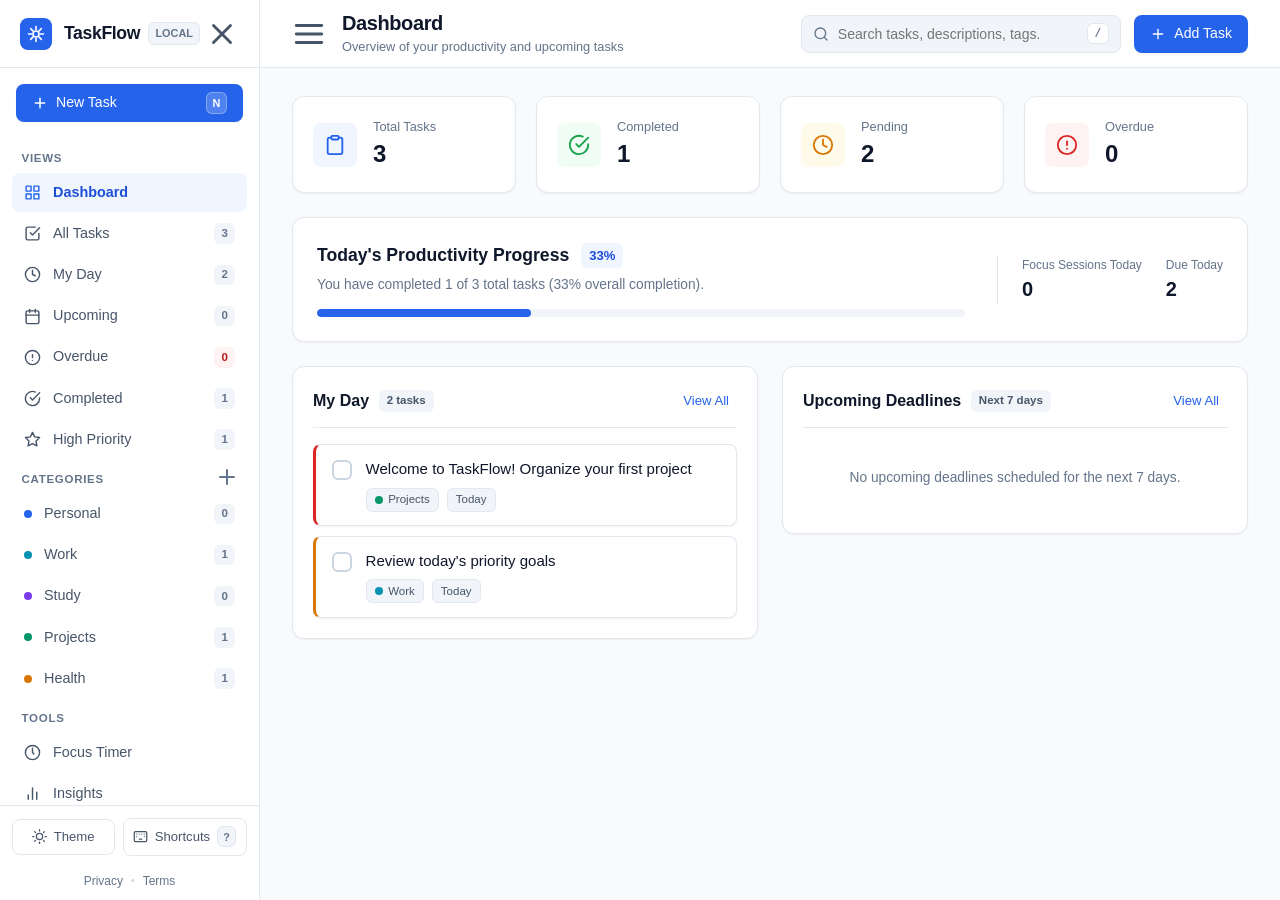
==== commit def55538: "Add production legal policies, SVG favicon, custom domain config, and refine design system" ====
--- a/index.html
+++ b/index.html
@@ -4,7 +4,8 @@
   <meta charset="UTF-8">
   <meta name="viewport" content="width=device-width, initial-scale=1.0">
   <meta name="description" content="TaskFlow - Smart To-Do List & Productivity Dashboard. Fast, local, private, and distraction-free task management.">
-  <title>TaskFlow — Smart Productivity & Tasks</title>
+  <title>TaskFlow: Smart Productivity & Tasks</title>
+  <link rel="icon" type="image/svg+xml" href="favicon.svg">
   <link rel="stylesheet" href="styles.css">
   <script>
     // Prevent theme flash before CSS renders
@@ -231,6 +232,12 @@
           <kbd class="shortcut-tag">?</kbd>
         </button>
       </div>
+
+      <div class="sidebar-legal-bar">
+        <a href="privacy.html" class="sidebar-legal-link">Privacy</a>
+        <span class="sidebar-legal-sep" aria-hidden="true">•</span>
+        <a href="terms.html" class="sidebar-legal-link">Terms</a>
+      </div>
     </aside>
 
     <!-- Main Content Area -->
@@ -796,6 +803,44 @@
               </div>
             </div>
 
+            <!-- Legal & Compliance Documentation -->
+            <div class="card-panel">
+              <div class="card-panel-header">
+                <div>
+                  <h3 class="card-panel-title">Legal & Compliance</h3>
+                  <p class="card-panel-subtitle">Transparent legal documentation and terms</p>
+                </div>
+              </div>
+              <div class="settings-item-row">
+                <div class="settings-item-info">
+                  <h4 class="settings-item-title">Privacy Policy</h4>
+                  <p class="settings-item-desc">Read our commitment to zero-tracking and local storage isolation.</p>
+                </div>
+                <a href="privacy.html" class="btn btn-secondary btn-sm" target="_blank" rel="noopener">
+                  <span>View Privacy Policy</span>
+                  <svg viewBox="0 0 24 24" fill="none" stroke="currentColor" stroke-width="2" stroke-linecap="round" stroke-linejoin="round" style="width: 14px; height: 14px;">
+                    <path d="M18 13v6a2 2 0 01-2 2H5a2 2 0 01-2-2V8a2 2 0 012-2h6"></path>
+                    <polyline points="15 3 21 3 21 9"></polyline>
+                    <line x1="10" y1="14" x2="21" y2="3"></line>
+                  </svg>
+                </a>
+              </div>
+              <div class="settings-item-row">
+                <div class="settings-item-info">
+                  <h4 class="settings-item-title">Terms and Conditions</h4>
+                  <p class="settings-item-desc">Review usage terms, disclaimer of warranties, and local data guidelines.</p>
+                </div>
+                <a href="terms.html" class="btn btn-secondary btn-sm" target="_blank" rel="noopener">
+                  <span>View Terms</span>
+                  <svg viewBox="0 0 24 24" fill="none" stroke="currentColor" stroke-width="2" stroke-linecap="round" stroke-linejoin="round" style="width: 14px; height: 14px;">
+                    <path d="M18 13v6a2 2 0 01-2 2H5a2 2 0 01-2-2V8a2 2 0 012-2h6"></path>
+                    <polyline points="15 3 21 3 21 9"></polyline>
+                    <line x1="10" y1="14" x2="21" y2="3"></line>
+                  </svg>
+                </a>
+              </div>
+            </div>
+
             <!-- Categories Management Panel -->
             <div class="card-panel">
               <div class="card-panel-header">
--- a/styles.css
+++ b/styles.css
@@ -1,5 +1,5 @@
 /* ==========================================================================
-   TASKFLOW — CORE DESIGN SYSTEM & STYLESHEET
+   TASKFLOW: CORE DESIGN SYSTEM & STYLESHEET
    Clean, minimalist, restrained blue accents, accessible contrast.
    ========================================================================== */
 
@@ -377,7 +377,7 @@
   font-size: 0.72rem;
   font-weight: 600;
   padding: 0.1rem 0.45rem;
-  border-radius: 9999px;
+  border-radius: var(--radius-sm);
   background-color: var(--bg-subtle);
   color: var(--text-muted);
 }
@@ -427,6 +427,31 @@
   justify-content: space-between;
   gap: 0.5rem;
   background-color: var(--bg-sidebar);
+}
+
+.sidebar-legal-bar {
+  padding: 0.25rem 0.75rem 0.65rem 0.75rem;
+  display: flex;
+  align-items: center;
+  justify-content: center;
+  gap: 0.5rem;
+  font-size: 0.75rem;
+  background-color: var(--bg-sidebar);
+}
+
+.sidebar-legal-link {
+  color: var(--text-muted);
+  transition: color var(--transition-fast);
+}
+
+.sidebar-legal-link:hover {
+  color: var(--text-primary);
+  text-decoration: underline;
+}
+
+.sidebar-legal-sep {
+  color: var(--border-strong);
+  font-size: 0.65rem;
 }
 
 .footer-btn {
@@ -891,7 +916,7 @@
   font-size: 0.82rem;
   font-weight: 700;
   padding: 0.15rem 0.5rem;
-  border-radius: 9999px;
+  border-radius: var(--radius-sm);
   background-color: var(--accent-subtle);
   color: var(--accent-text);
 }
@@ -906,14 +931,14 @@
   width: 100%;
   height: 8px;
   background-color: var(--bg-subtle);
-  border-radius: 9999px;
+  border-radius: var(--radius-sm);
   overflow: hidden;
 }
 
 .progress-fill {
   height: 100%;
   background-color: var(--accent-primary);
-  border-radius: 9999px;
+  border-radius: var(--radius-sm);
   transition: width 300ms ease;
 }
 
@@ -987,7 +1012,7 @@
   font-size: 0.72rem;
   font-weight: 600;
   padding: 0.15rem 0.5rem;
-  border-radius: 9999px;
+  border-radius: var(--radius-sm);
   background-color: var(--bg-subtle);
   color: var(--text-secondary);
 }
@@ -1593,13 +1618,13 @@
   width: 100%;
   height: 6px;
   background-color: var(--bg-subtle);
-  border-radius: 9999px;
+  border-radius: var(--radius-sm);
   overflow: hidden;
 }
 
 .breakdown-bar-fill {
   height: 100%;
-  border-radius: 9999px;
+  border-radius: var(--radius-sm);
   transition: width 300ms ease;
 }
 
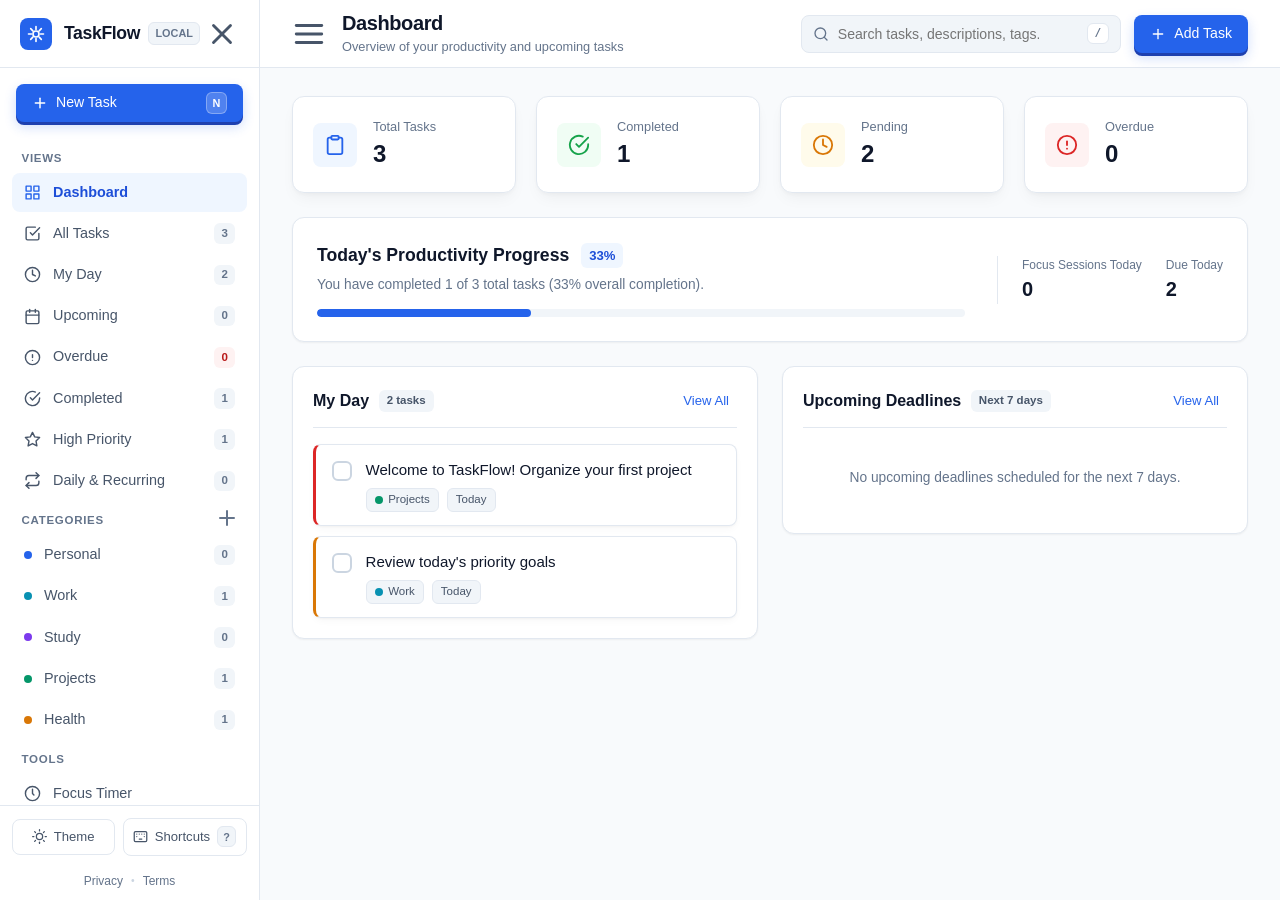
==== commit 29badfeb: "Add recurring daily reminders and 3D tactile UI animations" ====
--- a/index.html
+++ b/index.html
@@ -142,6 +142,18 @@
               <span class="nav-badge" id="badge-high-priority">0</span>
             </button>
           </li>
+          <li>
+            <button class="nav-item" data-view="recurring" id="nav-recurring">
+              <svg viewBox="0 0 24 24" fill="none" stroke="currentColor" stroke-width="2" stroke-linecap="round" stroke-linejoin="round" aria-hidden="true">
+                <polyline points="17 1 21 5 17 9"></polyline>
+                <path d="M3 11V9a4 4 0 014-4h14"></path>
+                <polyline points="7 23 3 19 7 15"></polyline>
+                <path d="M21 13v2a4 4 0 01-4 4H3"></path>
+              </svg>
+              <span class="nav-label">Daily & Recurring</span>
+              <span class="nav-badge" id="badge-recurring">0</span>
+            </button>
+          </li>
         </ul>
 
         <!-- Categories Section -->
@@ -934,6 +946,25 @@
           <span class="form-hint">Separate multiple tags with commas</span>
         </div>
 
+        <!-- Daily Recurrence & Topic Reminder -->
+        <div class="form-row">
+          <div class="form-group">
+            <label for="taskRecurrenceInput" class="form-label">Repeat Schedule / Topic</label>
+            <select id="taskRecurrenceInput" class="form-select">
+              <option value="none">Does not repeat</option>
+              <option value="daily">Repeats Daily (Every Day)</option>
+              <option value="weekdays">Weekdays (Mon - Fri)</option>
+              <option value="weekly">Repeats Weekly</option>
+            </select>
+          </div>
+
+          <div class="form-group" id="dailyReminderTimeGroup" style="display: none;">
+            <label for="taskDailyReminderTimeInput" class="form-label">Daily Reminder Time</label>
+            <input type="time" id="taskDailyReminderTimeInput" class="form-input" value="09:00">
+            <span class="form-hint">Sends daily alert for this topic</span>
+          </div>
+        </div>
+
         <!-- Optional Reminder -->
         <div class="form-group reminder-group">
           <div class="checkbox-label-wrapper">
@@ -993,6 +1024,10 @@
           <div class="detail-meta-item">
             <span class="detail-meta-label">Reminder</span>
             <span class="detail-meta-value" id="detailReminderValue">None</span>
+          </div>
+          <div class="detail-meta-item">
+            <span class="detail-meta-label">Schedule / Repeat</span>
+            <span class="detail-meta-value" id="detailRecurrenceValue">Does not repeat</span>
           </div>
           <div class="detail-meta-item">
             <span class="detail-meta-label">Created</span>
--- a/styles.css
+++ b/styles.css
@@ -676,8 +676,9 @@
   border-radius: var(--radius-md);
   font-size: 0.88rem;
   font-weight: 500;
-  transition: all var(--transition-fast);
+  transition: transform 120ms cubic-bezier(0.2, 0.8, 0.2, 1), box-shadow 120ms ease, background-color var(--transition-fast);
   white-space: nowrap;
+  transform: translateZ(0);
 }
 
 .btn svg {
@@ -705,15 +706,19 @@
 .btn-primary {
   background-color: var(--accent-primary);
   color: var(--text-inverse);
-  box-shadow: var(--shadow-sm);
+  box-shadow: 0 3px 0 var(--accent-active), 0 5px 12px rgba(37, 99, 235, 0.22);
 }
 
 .btn-primary:hover {
   background-color: var(--accent-hover);
+  transform: translateY(-1px);
+  box-shadow: 0 4px 0 var(--accent-active), 0 7px 16px rgba(37, 99, 235, 0.28);
 }
 
 .btn-primary:active {
   background-color: var(--accent-active);
+  transform: translateY(2px);
+  box-shadow: 0 1px 0 var(--accent-active), 0 2px 4px rgba(37, 99, 235, 0.2);
 }
 
 .btn-primary .shortcut-tag {
@@ -727,12 +732,19 @@
   background-color: var(--bg-surface);
   color: var(--text-primary);
   border: 1px solid var(--border-subtle);
-  box-shadow: var(--shadow-sm);
+  box-shadow: 0 2px 0 var(--border-strong), 0 3px 6px rgba(0, 0, 0, 0.04);
 }
 
 .btn-secondary:hover {
   background-color: var(--bg-subtle);
   border-color: var(--border-strong);
+  transform: translateY(-1px);
+  box-shadow: 0 3px 0 var(--border-strong), 0 5px 10px rgba(0, 0, 0, 0.06);
+}
+
+.btn-secondary:active {
+  transform: translateY(2px);
+  box-shadow: 0 0 0 var(--border-strong), 0 1px 2px rgba(0, 0, 0, 0.04);
 }
 
 .btn-ghost {
@@ -828,7 +840,15 @@
   display: flex;
   align-items: center;
   gap: 1rem;
-  box-shadow: var(--shadow-sm);
+  box-shadow: 0 2px 4px rgba(0, 0, 0, 0.03), 0 8px 16px -4px rgba(0, 0, 0, 0.05), inset 0 1px 0 rgba(255, 255, 255, 0.7);
+  transform-style: preserve-3d;
+  transition: transform 220ms cubic-bezier(0.2, 0.8, 0.2, 1), box-shadow 220ms ease;
+  will-change: transform;
+}
+
+.stat-card:hover {
+  transform: translateY(-3px) translateZ(10px);
+  box-shadow: 0 6px 14px rgba(0, 0, 0, 0.06), 0 16px 28px -6px rgba(0, 0, 0, 0.1), inset 0 1px 0 rgba(255, 255, 255, 0.9);
 }
 
 .stat-icon-wrapper {
@@ -1101,14 +1121,17 @@
   display: flex;
   align-items: flex-start;
   gap: 0.85rem;
-  transition: all var(--transition-fast);
+  transform-style: preserve-3d;
+  transition: transform 200ms cubic-bezier(0.2, 0.8, 0.2, 1), box-shadow 200ms ease, border-color var(--transition-fast);
   position: relative;
-  box-shadow: var(--shadow-sm);
+  box-shadow: 0 1px 3px rgba(0, 0, 0, 0.04), 0 4px 8px -2px rgba(0, 0, 0, 0.04);
+  will-change: transform;
 }
 
 .task-item:hover {
   border-color: var(--border-strong);
-  box-shadow: var(--shadow-md);
+  transform: translateY(-2px) translateZ(8px);
+  box-shadow: 0 4px 10px rgba(0, 0, 0, 0.06), 0 12px 20px -4px rgba(0, 0, 0, 0.08);
 }
 
 .task-item.is-completed {
@@ -1271,6 +1294,13 @@
   background-color: var(--warning-bg);
   color: var(--warning);
   border: 1px solid var(--warning-border);
+}
+
+.badge.recurrence-badge {
+  background-color: var(--accent-subtle);
+  color: var(--accent-text);
+  border: 1px solid rgba(37, 99, 235, 0.25);
+  font-weight: 600;
 }
 
 /* Task Actions (Hover / Right) */
@@ -1393,6 +1423,15 @@
   display: flex;
   align-items: center;
   justify-content: center;
+  transform: perspective(800px) rotateX(2deg);
+  box-shadow: inset 0 2px 10px rgba(0, 0, 0, 0.05), 0 16px 36px -8px rgba(0, 0, 0, 0.09);
+  border-radius: 50%;
+  border: 4px solid var(--border-subtle);
+  transition: transform 0.3s cubic-bezier(0.2, 0.8, 0.2, 1);
+}
+
+.timer-clock-container:hover {
+  transform: perspective(800px) rotateX(0deg) translateY(-2px);
 }
 
 .timer-progress-ring {
@@ -1758,12 +1797,13 @@
   background-color: var(--bg-surface-elevated);
   border: 1px solid var(--border-subtle);
   border-radius: var(--radius-xl);
-  box-shadow: var(--shadow-modal);
+  box-shadow: var(--shadow-modal), 0 25px 50px -12px rgba(0, 0, 0, 0.2);
   overflow: hidden;
   display: flex;
   flex-direction: column;
   max-height: 90vh;
-  animation: modalSlideUp var(--transition-normal);
+  transform-style: preserve-3d;
+  animation: modalSlideUp3D var(--transition-normal);
 }
 
 .modal-dialog-sm {
@@ -1774,9 +1814,9 @@
   max-width: 600px;
 }
 
-@keyframes modalSlideUp {
-  from { transform: translateY(12px) scale(0.98); opacity: 0; }
-  to { transform: translateY(0) scale(1); opacity: 1; }
+@keyframes modalSlideUp3D {
+  from { transform: perspective(1000px) translateZ(-40px) rotateX(4deg) translateY(16px); opacity: 0; }
+  to { transform: perspective(1000px) translateZ(0) rotateX(0deg) translateY(0); opacity: 1; }
 }
 
 .modal-header {
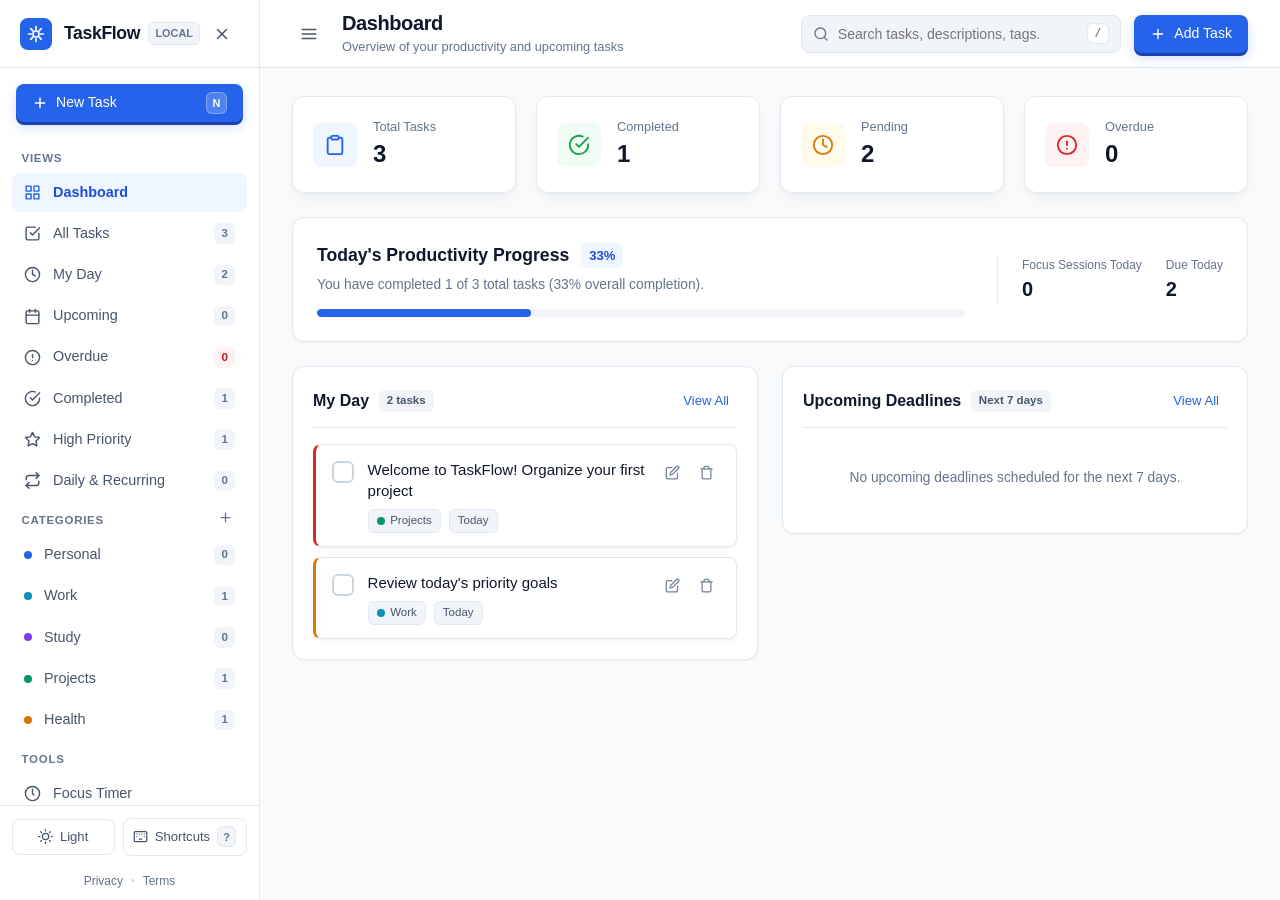
==== commit 70220e5c: "Fix icon button sizing, click targets, and interactive actions" ====
--- a/index.html
+++ b/index.html
@@ -278,7 +278,7 @@
               <line x1="21" y1="21" x2="16.65" y2="16.65"></line>
             </svg>
             <input type="search" class="search-input" id="globalSearchInput" placeholder="Search tasks, descriptions, tags... (/)" aria-label="Search tasks">
-            <kbd class="search-shortcut" title="Press / to search">/</kbd>
+            <kbd class="search-shortcut" id="searchShortcutKbd" title="Press / to search">/</kbd>
             <button class="search-clear-btn" id="searchClearBtn" aria-label="Clear search" style="display: none;">
               <svg viewBox="0 0 24 24" fill="none" stroke="currentColor" stroke-width="2" stroke-linecap="round" stroke-linejoin="round" aria-hidden="true">
                 <line x1="18" y1="6" x2="6" y2="18"></line>
@@ -307,7 +307,7 @@
         <section class="view-panel active" id="view-dashboard" aria-labelledby="pageTitle">
           <!-- Stats Summary Grid -->
           <div class="stats-grid">
-            <div class="stat-card">
+            <div class="stat-card" id="statCardTotal" role="button" tabindex="0" title="Click to view all tasks" aria-label="View all tasks">
               <div class="stat-icon-wrapper blue">
                 <svg viewBox="0 0 24 24" fill="none" stroke="currentColor" stroke-width="2" stroke-linecap="round" stroke-linejoin="round" aria-hidden="true">
                   <path d="M16 4h2a2 2 0 012 2v14a2 2 0 01-2 2H6a2 2 0 01-2-2V6a2 2 0 012-2h2"></path>
@@ -320,7 +320,7 @@
               </div>
             </div>
 
-            <div class="stat-card">
+            <div class="stat-card" id="statCardCompleted" role="button" tabindex="0" title="Click to view completed tasks" aria-label="View completed tasks">
               <div class="stat-icon-wrapper green">
                 <svg viewBox="0 0 24 24" fill="none" stroke="currentColor" stroke-width="2" stroke-linecap="round" stroke-linejoin="round" aria-hidden="true">
                   <path d="M22 11.08V12a10 10 0 11-5.93-9.14"></path>
@@ -333,7 +333,7 @@
               </div>
             </div>
 
-            <div class="stat-card">
+            <div class="stat-card" id="statCardPending" role="button" tabindex="0" title="Click to view pending tasks" aria-label="View pending tasks">
               <div class="stat-icon-wrapper amber">
                 <svg viewBox="0 0 24 24" fill="none" stroke="currentColor" stroke-width="2" stroke-linecap="round" stroke-linejoin="round" aria-hidden="true">
                   <circle cx="12" cy="12" r="10"></circle>
@@ -346,7 +346,7 @@
               </div>
             </div>
 
-            <div class="stat-card">
+            <div class="stat-card" id="statCardOverdue" role="button" tabindex="0" title="Click to view overdue tasks" aria-label="View overdue tasks">
               <div class="stat-icon-wrapper red">
                 <svg viewBox="0 0 24 24" fill="none" stroke="currentColor" stroke-width="2" stroke-linecap="round" stroke-linejoin="round" aria-hidden="true">
                   <circle cx="12" cy="12" r="10"></circle>
@@ -546,7 +546,7 @@
             </div>
 
             <!-- Big Circular Countdown Clock -->
-            <div class="timer-clock-container">
+            <div class="timer-clock-container" id="timerClockContainer" role="button" tabindex="0" title="Click to start or pause timer">
               <svg class="timer-progress-ring" viewBox="0 0 280 280" aria-hidden="true">
                 <circle class="timer-ring-bg" cx="140" cy="140" r="124"></circle>
                 <circle class="timer-ring-progress" id="timerProgressRing" cx="140" cy="140" r="124"></circle>
--- a/styles.css
+++ b/styles.css
@@ -787,6 +787,15 @@
   border-radius: var(--radius-md);
   color: var(--text-secondary);
   transition: all var(--transition-fast);
+  cursor: pointer;
+  flex-shrink: 0;
+}
+
+.icon-button svg {
+  width: 18px;
+  height: 18px;
+  flex-shrink: 0;
+  pointer-events: none;
 }
 
 .icon-button:hover {
@@ -795,19 +804,38 @@
 }
 
 .icon-button-subtle {
-  width: 24px;
-  height: 24px;
+  width: 28px;
+  height: 28px;
   display: flex;
   align-items: center;
   justify-content: center;
   border-radius: var(--radius-sm);
   color: var(--text-muted);
   transition: all var(--transition-fast);
+  cursor: pointer;
+  flex-shrink: 0;
+}
+
+.icon-button-subtle svg {
+  width: 15px;
+  height: 15px;
+  flex-shrink: 0;
+  pointer-events: none;
 }
 
 .icon-button-subtle:hover {
   background-color: var(--bg-hover);
   color: var(--text-primary);
+}
+
+/* Ensure all icon SVG clicks pass through cleanly to parent interactive button */
+.btn svg,
+.footer-btn svg,
+.task-checkbox-btn svg,
+.search-clear-btn svg,
+.toast-close-btn svg,
+.nav-item svg {
+  pointer-events: none;
 }
 
 .text-button {
@@ -844,11 +872,16 @@
   transform-style: preserve-3d;
   transition: transform 220ms cubic-bezier(0.2, 0.8, 0.2, 1), box-shadow 220ms ease;
   will-change: transform;
+  cursor: pointer;
 }
 
 .stat-card:hover {
   transform: translateY(-3px) translateZ(10px);
   box-shadow: 0 6px 14px rgba(0, 0, 0, 0.06), 0 16px 28px -6px rgba(0, 0, 0, 0.1), inset 0 1px 0 rgba(255, 255, 255, 0.9);
+}
+
+.stat-card:active {
+  transform: translateY(0px) translateZ(4px);
 }
 
 .stat-icon-wrapper {
@@ -1153,8 +1186,8 @@
 /* Custom Checkbox */
 .task-checkbox-btn {
   margin-top: 2px;
-  width: 20px;
-  height: 20px;
+  width: 22px;
+  height: 22px;
   border-radius: var(--radius-sm);
   border: 2px solid var(--border-strong);
   display: flex;
@@ -1164,10 +1197,15 @@
   transition: all var(--transition-fast);
   color: transparent;
   background-color: transparent;
+  cursor: pointer;
+  position: relative;
+  z-index: 5;
+  transform: translateZ(10px);
 }
 
 .task-checkbox-btn:hover {
   border-color: var(--accent-primary);
+  transform: translateZ(10px) scale(1.08);
 }
 
 .task-item.is-completed .task-checkbox-btn {
@@ -1307,10 +1345,13 @@
 .task-actions {
   display: flex;
   align-items: center;
-  gap: 0.2rem;
+  gap: 0.35rem;
   margin-left: auto;
-  opacity: 0.8;
+  opacity: 0.9;
   transition: opacity var(--transition-fast);
+  position: relative;
+  z-index: 5;
+  transform: translateZ(10px);
 }
 
 .task-item:hover .task-actions {
@@ -1428,6 +1469,7 @@
   border-radius: 50%;
   border: 4px solid var(--border-subtle);
   transition: transform 0.3s cubic-bezier(0.2, 0.8, 0.2, 1);
+  cursor: pointer;
 }
 
 .timer-clock-container:hover {
@@ -1786,6 +1828,10 @@
   animation: modalFadeIn var(--transition-fast);
 }
 
+#confirmModalBackdrop {
+  z-index: 1200;
+}
+
 @keyframes modalFadeIn {
   from { opacity: 0; }
   to { opacity: 1; }
